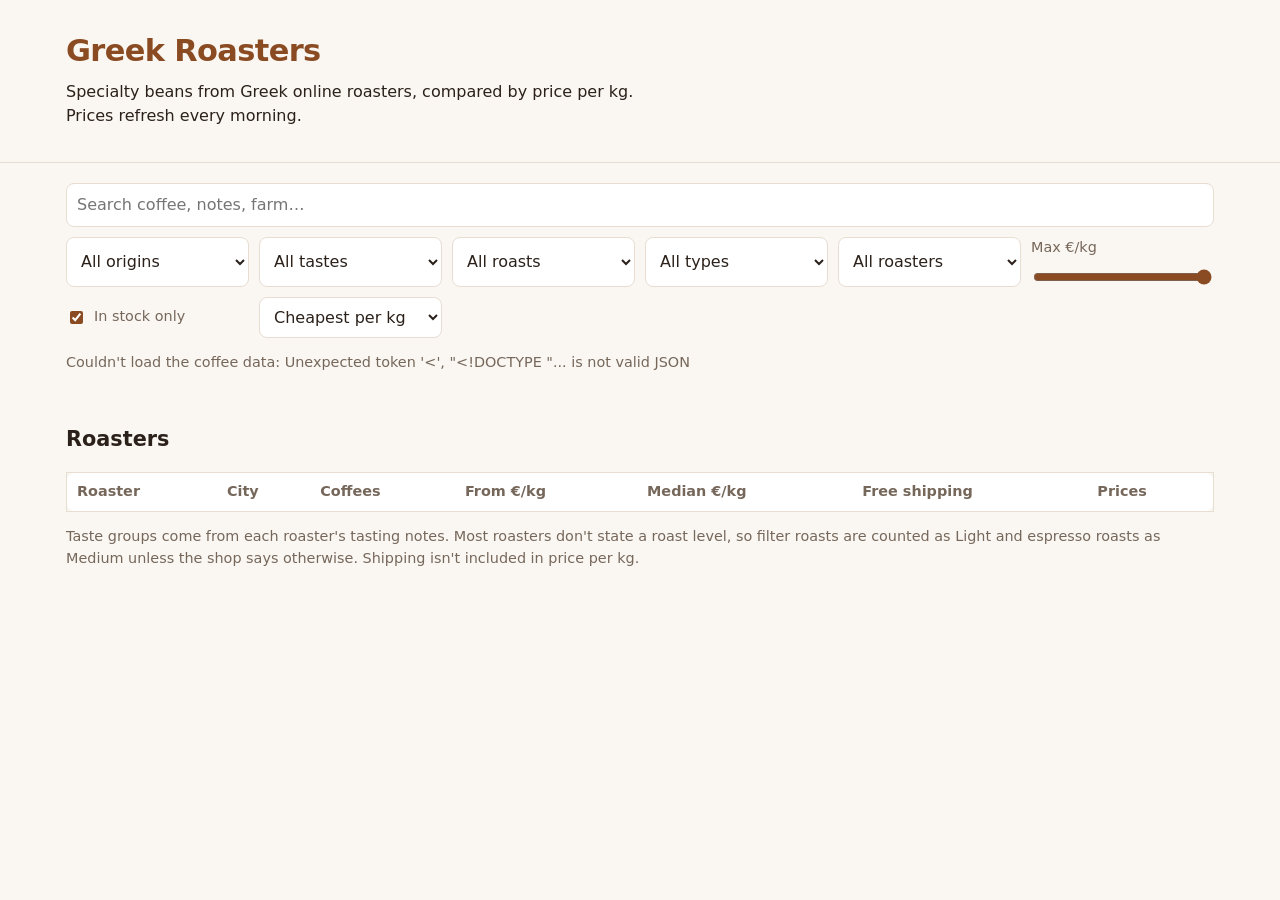
==== site/index.html @ 6271bae0 "Add daily price scraper, GitHub Pages site and starting data Scrapes Greek specialty roasters (Shopi" ====
<!doctype html>
<html lang="en">
<head>
  <meta charset="utf-8">
  <meta name="viewport" content="width=device-width, initial-scale=1">
  <title>Greek Roasters</title>
  <meta name="description" content="Specialty coffee beans from Greek roasters, compared by price per kg and updated daily.">
  <link rel="stylesheet" href="style.css">
</head>
<body>
  <header class="top">
    <div class="wrap">
      <h1>Greek Roasters</h1>
      <p class="lede">Specialty beans from Greek online roasters, compared by price per kg. Prices refresh every morning.</p>
      <p class="meta" id="updated"></p>
    </div>
  </header>

  <main class="wrap">
    <section class="filters" aria-label="Filters">
      <input id="q" type="search" placeholder="Search coffee, notes, farm…" aria-label="Search">
      <select id="origin" aria-label="Origin"><option value="">All origins</option></select>
      <select id="taste" aria-label="Taste"><option value="">All tastes</option></select>
      <select id="roast" aria-label="Roast"><option value="">All roasts</option></select>
      <select id="type" aria-label="Type"><option value="">All types</option></select>
      <select id="roaster" aria-label="Roaster"><option value="">All roasters</option></select>
      <label class="range">Max €/kg <output id="maxOut"></output>
        <input id="max" type="range" min="20" max="200" step="5" value="200">
      </label>
      <label class="check"><input id="stock" type="checkbox" checked> In stock only</label>
      <select id="sort" aria-label="Sort">
        <option value="perkg">Cheapest per kg</option>
        <option value="bag">Cheapest bag</option>
        <option value="drop">Biggest price drop</option>
        <option value="new">Newest first</option>
        <option value="name">Name A–Z</option>
      </select>
    </section>

    <p class="count" id="count" aria-live="polite"></p>
    <section id="list" class="grid"></section>

    <section class="roasters">
      <h2>Roasters</h2>
      <div class="table-scroll">
        <table>
          <thead><tr><th>Roaster</th><th>City</th><th>Coffees</th><th>From €/kg</th><th>Median €/kg</th><th>Free shipping</th><th>Prices</th></tr></thead>
          <tbody id="roasterRows"></tbody>
        </table>
      </div>
      <p class="fine">Taste groups come from each roaster's tasting notes. Most roasters don't state a roast level, so filter roasts are counted as Light and espresso roasts as Medium unless the shop says otherwise. Shipping isn't included in price per kg.</p>
    </section>
  </main>

  <template id="card">
    <article class="card">
      <div class="head">
        <div>
          <h3><a target="_blank" rel="noopener"></a></h3>
          <p class="sub"></p>
        </div>
        <div class="kg"><strong></strong><span>per kg</span></div>
      </div>
      <p class="chips"></p>
      <p class="notes"></p>
      <ul class="opts"></ul>
    </article>
  </template>

  <script src="app.js"></script>
</body>
</html>
---- site/style.css ----
:root {
  --bg: #faf7f2;
  --surface: #ffffff;
  --ink: #2b211a;
  --muted: #76675b;
  --line: #e7ddd2;
  --accent: #8a4b22;
  --chip: #f2e9df;
  --fruity: #b23a48;
  --choc: #6b4226;
  --balanced: #4b6b4a;
  --good: #2f7d4f;
  --bad: #b23a48;
}
@media (prefers-color-scheme: dark) {
  :root {
    --bg: #17120e;
    --surface: #211a15;
    --ink: #f1e8df;
    --muted: #b3a291;
    --line: #3a2f27;
    --accent: #e0a172;
    --chip: #2e241d;
    --fruity: #f08b98;
    --choc: #d9a77f;
    --balanced: #9cc79a;
    --good: #7fd19f;
    --bad: #f08b98;
  }
}
* { box-sizing: border-box; }
body { margin: 0; background: var(--bg); color: var(--ink); font: 16px/1.5 system-ui, -apple-system, "Segoe UI", sans-serif; }
.wrap { max-width: 1180px; margin: 0 auto; padding: 0 16px; }
.top { border-bottom: 1px solid var(--line); padding: 28px 0 20px; }
h1 { margin: 0; font-size: 1.9rem; letter-spacing: -0.02em; color: var(--accent); }
.lede { margin: 6px 0 2px; max-width: 60ch; }
.meta, .count, .fine { color: var(--muted); font-size: 0.9rem; }

.filters { display: grid; grid-template-columns: repeat(auto-fit, minmax(170px, 1fr)); gap: 10px; margin: 20px 0 8px; }
.filters input[type=search], .filters select { width: 100%; padding: 9px 10px; border: 1px solid var(--line); border-radius: 8px; background: var(--surface); color: var(--ink); font: inherit; }
.filters #q { grid-column: 1 / -1; }
.range, .check { display: flex; align-items: center; gap: 8px; font-size: 0.9rem; color: var(--muted); }
.range { flex-wrap: wrap; }
.range input { flex: 1; min-width: 120px; accent-color: var(--accent); }
.check input { accent-color: var(--accent); }

.grid { display: grid; grid-template-columns: repeat(auto-fill, minmax(300px, 1fr)); gap: 14px; }
.card { background: var(--surface); border: 1px solid var(--line); border-radius: 12px; padding: 14px 16px; display: flex; flex-direction: column; gap: 8px; }
.card.out { opacity: 0.6; }
.head { display: flex; justify-content: space-between; gap: 12px; }
.card h3 { margin: 0; font-size: 1.02rem; line-height: 1.3; }
.card h3 a { color: inherit; text-decoration: none; }
.card h3 a:hover { text-decoration: underline; }
.sub { margin: 2px 0 0; color: var(--muted); font-size: 0.88rem; }
.kg { text-align: right; white-space: nowrap; }
.kg strong { display: block; font-size: 1.25rem; color: var(--accent); }
.kg span { font-size: 0.75rem; color: var(--muted); }
.chips { margin: 0; display: flex; flex-wrap: wrap; gap: 6px; }
.chip { background: var(--chip); border-radius: 999px; padding: 2px 9px; font-size: 0.78rem; }
.chip.fruity { color: var(--fruity); }
.chip.choc { color: var(--choc); }
.chip.balanced { color: var(--balanced); }
.chip.drop { color: var(--good); font-weight: 600; }
.chip.rise { color: var(--bad); font-weight: 600; }
.notes { margin: 0; font-size: 0.9rem; }
.opts { list-style: none; margin: auto 0 0; padding: 8px 0 0; border-top: 1px dashed var(--line); display: flex; flex-wrap: wrap; gap: 4px 14px; font-size: 0.85rem; color: var(--muted); }
.opts b { color: var(--ink); font-weight: 600; }

.roasters { margin: 36px 0 48px; }
.roasters h2 { font-size: 1.3rem; }
.table-scroll { overflow-x: auto; }
table { width: 100%; border-collapse: collapse; font-size: 0.9rem; background: var(--surface); border: 1px solid var(--line); border-radius: 12px; }
th, td { text-align: left; padding: 8px 10px; border-bottom: 1px solid var(--line); white-space: nowrap; }
th { color: var(--muted); font-weight: 600; }
td a { color: var(--accent); }
.stale { color: var(--bad); }
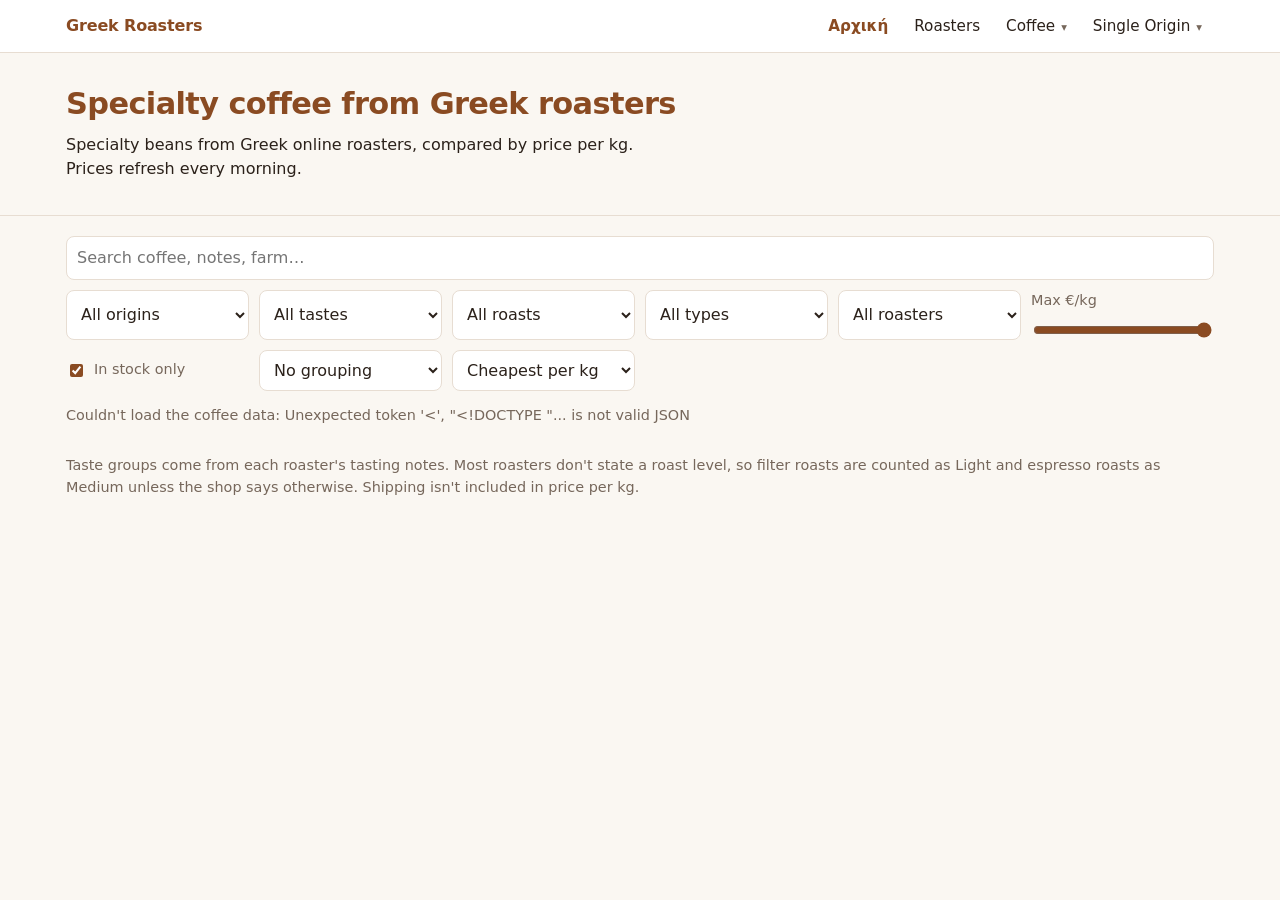
==== commit 0393e21e: "Add menu, Roasters page and grouping by origin or flavour profile - Menu on every page: Αρχική, Roas" ====
--- a/site/index.html
+++ b/site/index.html
@@ -8,9 +8,29 @@
   <link rel="stylesheet" href="style.css">
 </head>
 <body>
+  <nav class="nav" aria-label="Main">
+    <div class="wrap nav-row">
+      <a class="brand" href="index.html">Greek Roasters</a>
+      <ul class="menu">
+        <li><a href="index.html" data-nav="home">Αρχική</a></li>
+        <li><a href="roasters.html" data-nav="roasters">Roasters</a></li>
+        <li><details class="drop"><summary data-nav="coffee">Coffee</summary>
+          <ul>
+            <li><a href="index.html?type=Blend">Blends</a></li>
+            <li><a href="index.html?type=Single+origin">Single Origin</a></li>
+            <li><a href="index.html?type=Decaf">Decaf</a></li>
+          </ul></details></li>
+        <li><details class="drop"><summary data-nav="single">Single Origin</summary>
+          <ul>
+            <li><a href="index.html?type=Single+origin&amp;group=origin">Sort per origin</a></li>
+            <li><a href="index.html?type=Single+origin&amp;group=taste">Sort per flavour profile</a></li>
+          </ul></details></li>
+      </ul>
+    </div>
+  </nav>
   <header class="top">
     <div class="wrap">
-      <h1>Greek Roasters</h1>
+      <h1 id="pageTitle">Specialty coffee from Greek roasters</h1>
       <p class="lede">Specialty beans from Greek online roasters, compared by price per kg. Prices refresh every morning.</p>
       <p class="meta" id="updated"></p>
     </div>
@@ -28,6 +48,11 @@
         <input id="max" type="range" min="20" max="200" step="5" value="200">
       </label>
       <label class="check"><input id="stock" type="checkbox" checked> In stock only</label>
+      <select id="group" aria-label="Group">
+        <option value="">No grouping</option>
+        <option value="origin">Group by origin</option>
+        <option value="taste">Group by flavour profile</option>
+      </select>
       <select id="sort" aria-label="Sort">
         <option value="perkg">Cheapest per kg</option>
         <option value="bag">Cheapest bag</option>
@@ -40,20 +65,12 @@
     <p class="count" id="count" aria-live="polite"></p>
     <section id="list" class="grid"></section>
 
-    <section class="roasters">
-      <h2>Roasters</h2>
-      <div class="table-scroll">
-        <table>
-          <thead><tr><th>Roaster</th><th>City</th><th>Coffees</th><th>From €/kg</th><th>Median €/kg</th><th>Free shipping</th><th>Prices</th></tr></thead>
-          <tbody id="roasterRows"></tbody>
-        </table>
-      </div>
-      <p class="fine">Taste groups come from each roaster's tasting notes. Most roasters don't state a roast level, so filter roasts are counted as Light and espresso roasts as Medium unless the shop says otherwise. Shipping isn't included in price per kg.</p>
-    </section>
+    <p class="fine">Taste groups come from each roaster's tasting notes. Most roasters don't state a roast level, so filter roasts are counted as Light and espresso roasts as Medium unless the shop says otherwise. Shipping isn't included in price per kg.</p>
   </main>
 
   <template id="card">
     <article class="card">
+      <a class="pic" target="_blank" rel="noopener" tabindex="-1" aria-hidden="true"><img alt="" loading="lazy" decoding="async" referrerpolicy="no-referrer"></a>
       <div class="head">
         <div>
           <h3><a target="_blank" rel="noopener"></a></h3>
@@ -67,6 +84,7 @@
     </article>
   </template>
 
+  <script src="nav.js"></script>
   <script src="app.js"></script>
 </body>
 </html>
--- a/site/style.css
+++ b/site/style.css
@@ -47,6 +47,8 @@
 .grid { display: grid; grid-template-columns: repeat(auto-fill, minmax(300px, 1fr)); gap: 14px; }
 .card { background: var(--surface); border: 1px solid var(--line); border-radius: 12px; padding: 14px 16px; display: flex; flex-direction: column; gap: 8px; }
 .card.out { opacity: 0.6; }
+.pic { display: block; margin: -14px -16px 2px; border-radius: 12px 12px 0 0; overflow: hidden; background: #fff; border-bottom: 1px solid var(--line); }
+.pic img { display: block; width: 100%; height: 180px; object-fit: contain; }
 .head { display: flex; justify-content: space-between; gap: 12px; }
 .card h3 { margin: 0; font-size: 1.02rem; line-height: 1.3; }
 .card h3 a { color: inherit; text-decoration: none; }
@@ -74,3 +76,41 @@
 th { color: var(--muted); font-weight: 600; }
 td a { color: var(--accent); }
 .stale { color: var(--bad); }
+
+.nav { background: var(--surface); border-bottom: 1px solid var(--line); position: sticky; top: 0; z-index: 10; }
+.nav-row { display: flex; align-items: center; justify-content: space-between; gap: 12px; flex-wrap: wrap; min-height: 52px; }
+.brand { font-weight: 700; color: var(--accent); text-decoration: none; letter-spacing: -0.01em; }
+.menu { list-style: none; margin: 0; padding: 0; display: flex; flex-wrap: wrap; gap: 2px; }
+.menu > li { position: relative; }
+.menu a, .menu summary { display: block; padding: 8px 12px; border-radius: 8px; color: var(--ink); text-decoration: none; cursor: pointer; font-size: 0.95rem; }
+.menu summary { list-style: none; }
+.menu summary::-webkit-details-marker { display: none; }
+.menu summary::after { content: "▾"; margin-left: 6px; font-size: 0.75em; color: var(--muted); }
+.menu a:hover, .menu summary:hover, .drop[open] > summary { background: var(--chip); }
+.menu .active { color: var(--accent); font-weight: 600; }
+.drop ul { list-style: none; margin: 4px 0 0; padding: 6px; position: absolute; right: 0; min-width: 210px; background: var(--surface); border: 1px solid var(--line); border-radius: 10px; box-shadow: 0 8px 24px rgb(0 0 0 / 0.12); }
+.drop ul a { white-space: nowrap; }
+.menu a:focus-visible, .menu summary:focus-visible { outline: 2px solid var(--accent); outline-offset: 1px; }
+
+.groups { display: flex; flex-direction: column; gap: 28px; }
+.group h2 { font-size: 1.25rem; margin: 0 0 10px; display: flex; align-items: baseline; gap: 10px; flex-wrap: wrap; }
+.group h2 small { color: var(--muted); font-weight: 400; font-size: 0.85rem; }
+
+.roaster-filters { grid-template-columns: 1fr minmax(170px, 220px); }
+.roaster-filters #rq { grid-column: auto; }
+.roaster-grid { grid-template-columns: repeat(auto-fill, minmax(260px, 1fr)); margin-bottom: 20px; }
+.facts { display: grid; grid-template-columns: auto 1fr; gap: 2px 12px; margin: 0; font-size: 0.9rem; }
+.facts dt { color: var(--muted); }
+.facts dd { margin: 0; text-align: right; }
+.status { margin: 0; font-size: 0.8rem; color: var(--muted); }
+.more { margin-top: auto; color: var(--accent); font-weight: 600; text-decoration: none; font-size: 0.9rem; }
+.more:hover { text-decoration: underline; }
+
+@media (max-width: 560px) {
+  .nav-row { padding-top: 6px; padding-bottom: 6px; }
+  .menu { width: 100%; justify-content: space-between; }
+  .menu a, .menu summary { padding: 8px 8px; font-size: 0.9rem; }
+  .drop ul { right: auto; left: 0; }
+  .menu > li:last-child .drop ul { left: auto; right: 0; }
+  .roaster-filters { grid-template-columns: 1fr; }
+}
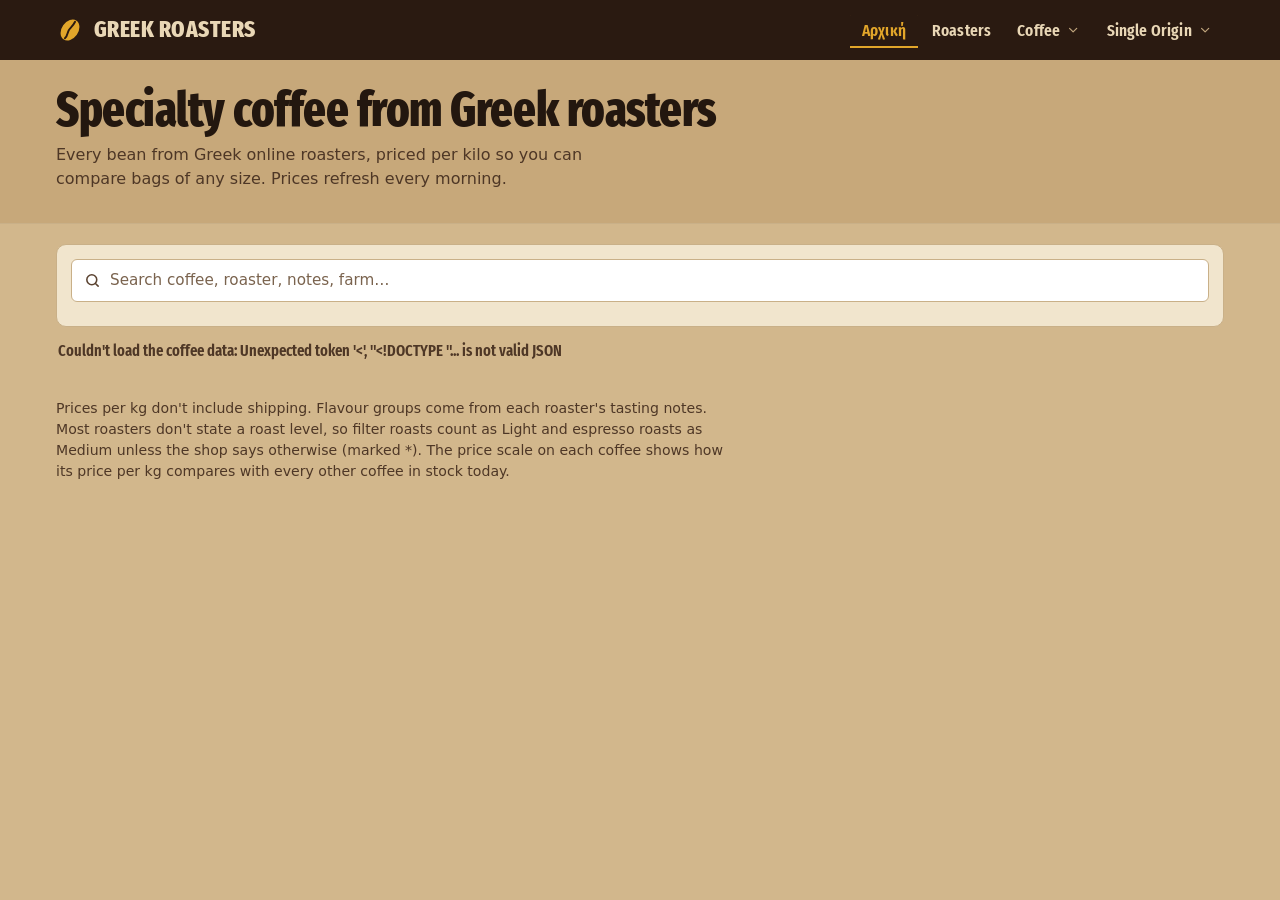
==== commit 0391e3d1: "Redesign the site as a grocer's shop in earth colours - Espresso header, kraft ground and bag-paper " ====
--- a/site/index.html
+++ b/site/index.html
@@ -5,22 +5,35 @@
   <meta name="viewport" content="width=device-width, initial-scale=1">
   <title>Greek Roasters</title>
   <meta name="description" content="Specialty coffee beans from Greek roasters, compared by price per kg and updated daily.">
+  <meta name="theme-color" content="#2a1a11">
+  <link rel="preload" href="fonts/fira-xc-extrabold.woff2" as="font" type="font/woff2" crossorigin>
   <link rel="stylesheet" href="style.css">
 </head>
 <body>
+  <svg width="0" height="0" style="position:absolute" aria-hidden="true">
+    <symbol id="i-chev" viewBox="0 0 24 24"><path d="m6 9 6 6 6-6"/></symbol>
+    <symbol id="i-down" viewBox="0 0 24 24"><path d="M12 5v14m-6-6 6 6 6-6"/></symbol>
+    <symbol id="i-up" viewBox="0 0 24 24"><path d="M12 19V5m-6 6 6-6 6 6"/></symbol>
+    <symbol id="i-arrow" viewBox="0 0 24 24"><path d="M5 12h14m-6-6 6 6-6 6"/></symbol>
+    <symbol id="i-sliders" viewBox="0 0 24 24"><path d="M4 7h10m4 0h2M4 17h4m4 0h8"/><circle cx="16" cy="7" r="2"/><circle cx="10" cy="17" r="2"/></symbol>
+    <symbol id="i-clock" viewBox="0 0 24 24"><circle cx="12" cy="12" r="8.5"/><path d="M12 7.5V12l3 2"/></symbol>
+  </svg>
   <nav class="nav" aria-label="Main">
     <div class="wrap nav-row">
-      <a class="brand" href="index.html">Greek Roasters</a>
+      <a class="brand" href="index.html">
+        <svg viewBox="0 0 32 32" aria-hidden="true"><ellipse cx="16" cy="16" rx="9.5" ry="13" transform="rotate(35 16 16)" fill="#e2a62a"/><path d="M10.2 25.4c3.4-3.2 2.6-6.2 4.4-9.2s4.8-4.6 7.2-9.6" fill="none" stroke="#2a1a11" stroke-width="2.2" stroke-linecap="round"/></svg>
+        Greek Roasters
+      </a>
       <ul class="menu">
         <li><a href="index.html" data-nav="home">Αρχική</a></li>
         <li><a href="roasters.html" data-nav="roasters">Roasters</a></li>
-        <li><details class="drop"><summary data-nav="coffee">Coffee</summary>
+        <li><details class="drop"><summary data-nav="coffee">Coffee <svg class="icon" aria-hidden="true"><use href="#i-chev"/></svg></summary>
           <ul>
             <li><a href="index.html?type=Blend">Blends</a></li>
             <li><a href="index.html?type=Single+origin">Single Origin</a></li>
             <li><a href="index.html?type=Decaf">Decaf</a></li>
           </ul></details></li>
-        <li><details class="drop"><summary data-nav="single">Single Origin</summary>
+        <li><details class="drop"><summary data-nav="single">Single Origin <svg class="icon" aria-hidden="true"><use href="#i-chev"/></svg></summary>
           <ul>
             <li><a href="index.html?type=Single+origin&amp;group=origin">Sort per origin</a></li>
             <li><a href="index.html?type=Single+origin&amp;group=taste">Sort per flavour profile</a></li>
@@ -29,55 +42,64 @@
     </div>
   </nav>
   <header class="top">
-    <div class="wrap">
-      <h1 id="pageTitle">Specialty coffee from Greek roasters</h1>
-      <p class="lede">Specialty beans from Greek online roasters, compared by price per kg. Prices refresh every morning.</p>
-      <p class="meta" id="updated"></p>
+    <div class="wrap top-row">
+      <div>
+        <h1 id="pageTitle">Specialty coffee from Greek roasters</h1>
+        <p class="lede">Every bean from Greek online roasters, priced per kilo so you can compare bags of any size. Prices refresh every morning.</p>
+        <p class="meta" id="updated"></p>
+      </div>
+      <ul class="ledger" id="ledger" aria-label="Today's market"></ul>
     </div>
   </header>
 
   <main class="wrap">
     <section class="filters" aria-label="Filters">
-      <input id="q" type="search" placeholder="Search coffee, notes, farm…" aria-label="Search">
-      <select id="origin" aria-label="Origin"><option value="">All origins</option></select>
-      <select id="taste" aria-label="Taste"><option value="">All tastes</option></select>
-      <select id="roast" aria-label="Roast"><option value="">All roasts</option></select>
-      <select id="type" aria-label="Type"><option value="">All types</option></select>
-      <select id="roaster" aria-label="Roaster"><option value="">All roasters</option></select>
-      <label class="range">Max €/kg <output id="maxOut"></output>
-        <input id="max" type="range" min="20" max="200" step="5" value="200">
-      </label>
-      <label class="check"><input id="stock" type="checkbox" checked> In stock only</label>
-      <select id="group" aria-label="Group">
+      <input id="q" type="search" placeholder="Search coffee, roaster, notes, farm…" aria-label="Search">
+      <details class="panel" id="filterPanel"><summary><svg class="icon" aria-hidden="true"><use href="#i-sliders"/></svg> Filter and sort <svg class="icon chev" aria-hidden="true"><use href="#i-chev"/></svg></summary>
+      <div class="panel-body">
+      <label class="field"><span>Origin</span><select id="origin"><option value="">All origins</option></select></label>
+      <label class="field"><span>Flavour</span><select id="taste"><option value="">All flavours</option></select></label>
+      <label class="field"><span>Roast</span><select id="roast"><option value="">All roasts</option></select></label>
+      <label class="field"><span>Type</span><select id="type"><option value="">All types</option></select></label>
+      <label class="field"><span>Roaster</span><select id="roaster"><option value="">All roasters</option></select></label>
+      <label class="field"><span>Group</span><select id="group">
         <option value="">No grouping</option>
-        <option value="origin">Group by origin</option>
-        <option value="taste">Group by flavour profile</option>
-      </select>
-      <select id="sort" aria-label="Sort">
+        <option value="origin">By origin</option>
+        <option value="taste">By flavour profile</option>
+      </select></label>
+      <label class="field"><span>Sort</span><select id="sort">
         <option value="perkg">Cheapest per kg</option>
         <option value="bag">Cheapest bag</option>
         <option value="drop">Biggest price drop</option>
         <option value="new">Newest first</option>
         <option value="name">Name A–Z</option>
-      </select>
+      </select></label>
+      <label class="range"><span>Max per kg <output id="maxOut"></output></span>
+        <input id="max" type="range" min="20" max="200" step="5" value="200">
+      </label>
+      <label class="check"><input id="stock" type="checkbox" checked> In stock only</label>
+      </div></details>
     </section>
 
+    <h2 class="sr-only">Coffees</h2>
     <p class="count" id="count" aria-live="polite"></p>
     <section id="list" class="grid"></section>
 
-    <p class="fine">Taste groups come from each roaster's tasting notes. Most roasters don't state a roast level, so filter roasts are counted as Light and espresso roasts as Medium unless the shop says otherwise. Shipping isn't included in price per kg.</p>
+    <p class="fine">Prices per kg don't include shipping. Flavour groups come from each roaster's tasting notes. Most roasters don't state a roast level, so filter roasts count as Light and espresso roasts as Medium unless the shop says otherwise (marked *). The price scale on each coffee shows how its price per kg compares with every other coffee in stock today.</p>
   </main>
 
   <template id="card">
     <article class="card">
+      <div class="tag"><strong class="num"></strong><span>per kg</span></div>
       <a class="pic" target="_blank" rel="noopener" tabindex="-1" aria-hidden="true"><img alt="" loading="lazy" decoding="async" referrerpolicy="no-referrer"></a>
       <div class="head">
-        <div>
-          <h3><a target="_blank" rel="noopener"></a></h3>
-          <p class="sub"></p>
-        </div>
-        <div class="kg"><strong></strong><span>per kg</span></div>
+        <h3><a target="_blank" rel="noopener"></a></h3>
+        <p class="sub"></p>
       </div>
+      <figure class="scale">
+        <div class="scale-track"><span class="scale-mark"></span></div>
+        <figcaption><b></b> of coffees in stock</figcaption>
+      </figure>
       <p class="chips"></p>
       <p class="notes"></p>
       <ul class="opts"></ul>
--- a/site/style.css
+++ b/site/style.css
@@ -1,116 +1,216 @@
+/* Greek Roasters: a grocer's shop where everything is sold by the kilo. */
+
+@font-face { font-family: "Fira XC"; src: url("fonts/fira-xc-semibold.woff2") format("woff2"); font-weight: 600; font-display: swap; }
+@font-face { font-family: "Fira XC"; src: url("fonts/fira-xc-bold.woff2") format("woff2"); font-weight: 700; font-display: swap; }
+@font-face { font-family: "Fira XC"; src: url("fonts/fira-xc-extrabold.woff2") format("woff2"); font-weight: 800; font-display: swap; }
+
 :root {
-  --bg: #faf7f2;
-  --surface: #ffffff;
-  --ink: #2b211a;
-  --muted: #76675b;
-  --line: #e7ddd2;
-  --accent: #8a4b22;
-  --chip: #f2e9df;
-  --fruity: #b23a48;
-  --choc: #6b4226;
-  --balanced: #4b6b4a;
-  --good: #2f7d4f;
-  --bad: #b23a48;
+  --espresso: #2a1a11;
+  --espresso-2: #3b261a;
+  --on-espresso: #e9d7b6;
+  --on-espresso-2: #bfa47c;
+  --ground: #d2b78c;
+  --band: #c7a87a;
+  --bag: #f1e5cd;
+  --bag-line: #c9b088;
+  --window: #ffffff;
+  --ink: #23170f;
+  --ink-2: #4e3726;
+  --ink-3: #5e4733;
+  --ochre: #e2a62a;
+  --ochre-deep: #b9811a;
+  --on-ochre: #1f140c;
+  --olive: #4c5a20;
+  --olive-soft: #dfe1c3;
+  --terracotta: #8f3621;
+  --terracotta-soft: #f0d2c4;
+  --cherry: #8e2433;
+  --cocoa: #5b3a24;
+  --focus: #4c5a20;
+  --shadow: 0 1px 2px rgb(42 26 17 / 0.10), 0 6px 18px -8px rgb(42 26 17 / 0.30);
+  --display: "Fira XC", "Arial Narrow", system-ui, sans-serif;
+  --body: system-ui, -apple-system, "Segoe UI", Roboto, sans-serif;
+  color-scheme: light;
 }
 @media (prefers-color-scheme: dark) {
   :root {
-    --bg: #17120e;
-    --surface: #211a15;
-    --ink: #f1e8df;
-    --muted: #b3a291;
-    --line: #3a2f27;
-    --accent: #e0a172;
-    --chip: #2e241d;
-    --fruity: #f08b98;
-    --choc: #d9a77f;
-    --balanced: #9cc79a;
-    --good: #7fd19f;
-    --bad: #f08b98;
+    --espresso: #120b07;
+    --espresso-2: #24170f;
+    --on-espresso: #ecdcc0;
+    --on-espresso-2: #b59b74;
+    --ground: #1d140e;
+    --band: #2b1d13;
+    --bag: #2a1d14;
+    --bag-line: #4a3524;
+    --window: #f4ece0;
+    --ink: #f1e4cc;
+    --ink-2: #cdb593;
+    --ink-3: #b59c7a;
+    --ochre: #e2a62a;
+    --ochre-deep: #f0bd52;
+    --on-ochre: #1f140c;
+    --olive: #b4c26b;
+    --olive-soft: #333619;
+    --terracotta: #ec8a6c;
+    --terracotta-soft: #44221a;
+    --cherry: #f08a99;
+    --cocoa: #d9ab83;
+    --focus: #e2a62a;
+    --shadow: 0 1px 2px rgb(0 0 0 / 0.4), 0 8px 20px -10px rgb(0 0 0 / 0.7);
+    color-scheme: dark;
   }
 }
+
 * { box-sizing: border-box; }
-body { margin: 0; background: var(--bg); color: var(--ink); font: 16px/1.5 system-ui, -apple-system, "Segoe UI", sans-serif; }
-.wrap { max-width: 1180px; margin: 0 auto; padding: 0 16px; }
-.top { border-bottom: 1px solid var(--line); padding: 28px 0 20px; }
-h1 { margin: 0; font-size: 1.9rem; letter-spacing: -0.02em; color: var(--accent); }
-.lede { margin: 6px 0 2px; max-width: 60ch; }
-.meta, .count, .fine { color: var(--muted); font-size: 0.9rem; }
-
-.filters { display: grid; grid-template-columns: repeat(auto-fit, minmax(170px, 1fr)); gap: 10px; margin: 20px 0 8px; }
-.filters input[type=search], .filters select { width: 100%; padding: 9px 10px; border: 1px solid var(--line); border-radius: 8px; background: var(--surface); color: var(--ink); font: inherit; }
-.filters #q { grid-column: 1 / -1; }
-.range, .check { display: flex; align-items: center; gap: 8px; font-size: 0.9rem; color: var(--muted); }
-.range { flex-wrap: wrap; }
-.range input { flex: 1; min-width: 120px; accent-color: var(--accent); }
-.check input { accent-color: var(--accent); }
-
-.grid { display: grid; grid-template-columns: repeat(auto-fill, minmax(300px, 1fr)); gap: 14px; }
-.card { background: var(--surface); border: 1px solid var(--line); border-radius: 12px; padding: 14px 16px; display: flex; flex-direction: column; gap: 8px; }
-.card.out { opacity: 0.6; }
-.pic { display: block; margin: -14px -16px 2px; border-radius: 12px 12px 0 0; overflow: hidden; background: #fff; border-bottom: 1px solid var(--line); }
-.pic img { display: block; width: 100%; height: 180px; object-fit: contain; }
-.head { display: flex; justify-content: space-between; gap: 12px; }
-.card h3 { margin: 0; font-size: 1.02rem; line-height: 1.3; }
-.card h3 a { color: inherit; text-decoration: none; }
-.card h3 a:hover { text-decoration: underline; }
-.sub { margin: 2px 0 0; color: var(--muted); font-size: 0.88rem; }
-.kg { text-align: right; white-space: nowrap; }
-.kg strong { display: block; font-size: 1.25rem; color: var(--accent); }
-.kg span { font-size: 0.75rem; color: var(--muted); }
-.chips { margin: 0; display: flex; flex-wrap: wrap; gap: 6px; }
-.chip { background: var(--chip); border-radius: 999px; padding: 2px 9px; font-size: 0.78rem; }
-.chip.fruity { color: var(--fruity); }
-.chip.choc { color: var(--choc); }
-.chip.balanced { color: var(--balanced); }
-.chip.drop { color: var(--good); font-weight: 600; }
-.chip.rise { color: var(--bad); font-weight: 600; }
-.notes { margin: 0; font-size: 0.9rem; }
-.opts { list-style: none; margin: auto 0 0; padding: 8px 0 0; border-top: 1px dashed var(--line); display: flex; flex-wrap: wrap; gap: 4px 14px; font-size: 0.85rem; color: var(--muted); }
-.opts b { color: var(--ink); font-weight: 600; }
-
-.roasters { margin: 36px 0 48px; }
-.roasters h2 { font-size: 1.3rem; }
-.table-scroll { overflow-x: auto; }
-table { width: 100%; border-collapse: collapse; font-size: 0.9rem; background: var(--surface); border: 1px solid var(--line); border-radius: 12px; }
-th, td { text-align: left; padding: 8px 10px; border-bottom: 1px solid var(--line); white-space: nowrap; }
-th { color: var(--muted); font-weight: 600; }
-td a { color: var(--accent); }
-.stale { color: var(--bad); }
-
-.nav { background: var(--surface); border-bottom: 1px solid var(--line); position: sticky; top: 0; z-index: 10; }
-.nav-row { display: flex; align-items: center; justify-content: space-between; gap: 12px; flex-wrap: wrap; min-height: 52px; }
-.brand { font-weight: 700; color: var(--accent); text-decoration: none; letter-spacing: -0.01em; }
+html { -webkit-text-size-adjust: 100%; }
+body { margin: 0; background: var(--ground); color: var(--ink); font: 16px/1.5 var(--body); caret-color: var(--olive); }
+html { scrollbar-color: var(--ink-3) var(--ground); }
+::selection { background: var(--ochre); color: var(--on-ochre); }
+a { color: inherit; text-underline-offset: 3px; text-decoration-thickness: 1px; }
+:focus-visible { outline: 2px solid var(--focus); outline-offset: 2px; border-radius: 4px; }
+.wrap { max-width: 1200px; margin: 0 auto; padding: 0 16px; }
+.icon { width: 1em; height: 1em; flex: none; vertical-align: -0.125em; fill: none; stroke: currentColor; stroke-width: 2; stroke-linecap: round; stroke-linejoin: round; }
+.num { font-variant-numeric: tabular-nums; }
+.sr-only { position: absolute; width: 1px; height: 1px; padding: 0; margin: -1px; overflow: hidden; clip: rect(0 0 0 0); white-space: nowrap; border: 0; }
+
+/* Shop front: espresso rail */
+.nav { background: var(--espresso); color: var(--on-espresso); position: sticky; top: 0; z-index: 10; }
+.nav-row { display: flex; align-items: center; justify-content: space-between; gap: 12px 20px; flex-wrap: wrap; min-height: 60px; }
+.brand { display: inline-flex; align-items: center; gap: 10px; text-decoration: none; font: 800 1.45rem/1 var(--display); text-transform: uppercase; letter-spacing: 0.02em; color: var(--on-espresso); }
+.brand svg { width: 28px; height: 28px; }
 .menu { list-style: none; margin: 0; padding: 0; display: flex; flex-wrap: wrap; gap: 2px; }
 .menu > li { position: relative; }
-.menu a, .menu summary { display: block; padding: 8px 12px; border-radius: 8px; color: var(--ink); text-decoration: none; cursor: pointer; font-size: 0.95rem; }
+.menu a, .menu summary { display: flex; align-items: center; gap: 6px; padding: 8px 12px; border-radius: 6px; color: var(--on-espresso); text-decoration: none; cursor: pointer; font: 600 1.05rem/1.2 var(--display); letter-spacing: 0.01em; }
 .menu summary { list-style: none; }
 .menu summary::-webkit-details-marker { display: none; }
-.menu summary::after { content: "▾"; margin-left: 6px; font-size: 0.75em; color: var(--muted); }
-.menu a:hover, .menu summary:hover, .drop[open] > summary { background: var(--chip); }
-.menu .active { color: var(--accent); font-weight: 600; }
-.drop ul { list-style: none; margin: 4px 0 0; padding: 6px; position: absolute; right: 0; min-width: 210px; background: var(--surface); border: 1px solid var(--line); border-radius: 10px; box-shadow: 0 8px 24px rgb(0 0 0 / 0.12); }
-.drop ul a { white-space: nowrap; }
-.menu a:focus-visible, .menu summary:focus-visible { outline: 2px solid var(--accent); outline-offset: 1px; }
-
-.groups { display: flex; flex-direction: column; gap: 28px; }
-.group h2 { font-size: 1.25rem; margin: 0 0 10px; display: flex; align-items: baseline; gap: 10px; flex-wrap: wrap; }
-.group h2 small { color: var(--muted); font-weight: 400; font-size: 0.85rem; }
-
-.roaster-filters { grid-template-columns: 1fr minmax(170px, 220px); }
+.menu summary .icon { width: 0.85em; height: 0.85em; color: var(--on-espresso-2); transition: transform 0.2s cubic-bezier(0.16, 1, 0.3, 1); }
+.drop[open] > summary .icon { transform: rotate(180deg); }
+.menu a:hover, .menu summary:hover, .drop[open] > summary { background: var(--espresso-2); }
+.menu .active { color: var(--ochre); box-shadow: inset 0 -2px 0 var(--ochre); border-radius: 6px 6px 0 0; }
+.drop ul { list-style: none; margin: 6px 0 0; padding: 6px; position: absolute; right: 0; min-width: 220px; background: var(--bag); border: 1px solid var(--bag-line); border-radius: 8px; box-shadow: var(--shadow); }
+.drop ul a { color: var(--ink); font: 600 1rem/1.2 var(--body); white-space: nowrap; padding: 10px 12px; }
+.drop ul a:hover { background: var(--ground); }
+.menu :focus-visible { outline-color: var(--ochre); }
+
+/* Counter band */
+.top { background: var(--band); border-bottom: 1px solid var(--bag-line); padding: 26px 0 22px; }
+.top-row { display: flex; flex-wrap: wrap; align-items: flex-end; justify-content: space-between; gap: 14px 32px; }
+h1 { margin: 0; font: 800 clamp(1.9rem, 1.3rem + 2.4vw, 3rem)/1.02 var(--display); letter-spacing: -0.01em; text-wrap: balance; color: var(--ink); }
+.lede { margin: 8px 0 0; max-width: 58ch; color: var(--ink-2); }
+.ledger { display: flex; flex-wrap: wrap; gap: 6px 22px; margin: 0; padding: 0; list-style: none; font: 600 1rem/1.2 var(--display); color: var(--ink-2); }
+.ledger b { display: block; font-size: 1.6rem; font-weight: 800; color: var(--ink); font-variant-numeric: tabular-nums; }
+.meta { margin: 10px 0 0; font-size: 0.88rem; color: var(--ink-2); display: flex; align-items: center; gap: 6px; }
+.meta .icon { color: var(--olive); }
+
+/* Filters: the counter */
+.filters { display: grid; grid-template-columns: repeat(auto-fit, minmax(160px, 1fr)); gap: 10px; margin: 20px 0 6px; padding: 14px; background: var(--bag); border: 1px solid var(--bag-line); border-radius: 10px; }
+.filters #q { grid-column: 1 / -1; }
+.panel { grid-column: 1 / -1; }
+.panel > summary { display: none; }
+.panel-body { display: grid; grid-template-columns: repeat(auto-fit, minmax(160px, 1fr)); gap: 10px; }
+.field { display: flex; flex-direction: column; gap: 4px; min-width: 0; }
+.field > span { font: 600 0.82rem/1 var(--display); letter-spacing: 0.04em; text-transform: uppercase; color: var(--ink-3); }
+.filters input[type=search], .filters select { width: 100%; min-height: 42px; padding: 9px 12px; border: 1px solid var(--bag-line); border-radius: 6px; background-color: var(--window); color: #23170f; font: inherit; font-size: 0.95rem; }
+.filters select { appearance: none; padding-right: 34px; background-image: url("data:image/svg+xml,%3Csvg xmlns='http://www.w3.org/2000/svg' viewBox='0 0 24 24' fill='none' stroke='%235b4331' stroke-width='2.2' stroke-linecap='round' stroke-linejoin='round'%3E%3Cpath d='m6 9 6 6 6-6'/%3E%3C/svg%3E"); background-repeat: no-repeat; background-position: right 10px center; background-size: 16px; }
+.filters input[type=search] { padding-left: 38px; background-image: url("data:image/svg+xml,%3Csvg xmlns='http://www.w3.org/2000/svg' viewBox='0 0 24 24' fill='none' stroke='%235b4331' stroke-width='2.2' stroke-linecap='round'%3E%3Ccircle cx='11' cy='11' r='7'/%3E%3Cpath d='m20 20-3.5-3.5'/%3E%3C/svg%3E"); background-repeat: no-repeat; background-position: 12px center; background-size: 17px; }
+.filters input::placeholder { color: #7a634e; }
+.filters input:focus-visible, .filters select:focus-visible { outline: 2px solid var(--focus); outline-offset: 1px; }
+.range { display: flex; flex-direction: column; gap: 4px; }
+.range > span { display: flex; justify-content: space-between; font: 600 0.82rem/1 var(--display); letter-spacing: 0.04em; text-transform: uppercase; color: var(--ink-3); }
+.range output { color: var(--ink); text-transform: none; letter-spacing: 0; font-size: 0.95rem; }
+.range input { width: 100%; margin: 10px 0 6px; accent-color: var(--olive); }
+.check { display: flex; align-items: center; gap: 10px; font-size: 0.95rem; color: var(--ink); align-self: end; min-height: 42px; }
+.check input { width: 20px; height: 20px; accent-color: var(--olive); }
+
+.count { margin: 14px 2px 10px; font: 600 1rem/1.2 var(--display); color: var(--ink-2); }
+.fine { color: var(--ink-2); font-size: 0.88rem; max-width: 75ch; margin: 28px 0 40px; }
+
+/* Bags */
+.grid { display: grid; grid-template-columns: repeat(auto-fill, minmax(272px, 1fr)); gap: 16px; }
+.card { position: relative; background: var(--bag); border: 1px solid var(--bag-line); border-radius: 10px; padding: 14px; display: flex; flex-direction: column; gap: 10px; box-shadow: var(--shadow); }
+.card.out { opacity: 0.62; }
+.pic { display: block; margin: 0; border-radius: 6px; overflow: hidden; background: var(--bag); aspect-ratio: 4 / 3; }
+.pic img { display: block; width: 100%; height: 100%; object-fit: contain; mix-blend-mode: multiply; }
+@media (prefers-color-scheme: dark) { .pic { background: var(--window); } .pic img { mix-blend-mode: normal; } }
+.card h3 { margin: 0; font: 700 1.28rem/1.12 var(--display); letter-spacing: 0.005em; text-wrap: balance; }
+.card h3 a { text-decoration: none; }
+.card h3 a:hover { text-decoration: underline; }
+.sub { margin: 3px 0 0; color: var(--ink-2); font-size: 0.88rem; }
+
+/* The kilo tag: hangs off the bag */
+.tag { position: absolute; top: 10px; right: -6px; z-index: 1; background: var(--ochre); color: var(--on-ochre); padding: 6px 12px 7px 22px; border-radius: 4px 6px 6px 4px; clip-path: polygon(10px 0, 100% 0, 100% 100%, 10px 100%, 0 50%); filter: drop-shadow(0 3px 4px rgb(42 26 17 / 0.35)); text-align: right; line-height: 1; }
+.tag::before { content: ""; position: absolute; left: 10px; top: 50%; width: 7px; height: 7px; margin-top: -3.5px; border-radius: 50%; background: var(--bag); box-shadow: inset 0 1px 1px rgb(0 0 0 / 0.35); }
+.tag strong { display: block; font: 800 1.7rem/1 var(--display); font-variant-numeric: tabular-nums; letter-spacing: -0.01em; }
+.tag span { display: block; font: 700 0.72rem/1 var(--display); text-transform: uppercase; letter-spacing: 0.08em; margin-top: 2px; }
+.head > .tag { position: relative; top: auto; right: auto; float: right; margin: -4px -20px 6px 10px; }
+.head h3 a { overflow-wrap: anywhere; }
+
+/* Signature: where this kilo price sits on the market scale */
+.scale { margin: 0; display: grid; gap: 5px; }
+.scale { padding-top: 14px; }
+.scale-track { position: relative; height: 13px; background:
+  repeating-linear-gradient(90deg, var(--ink-3) 0 1px, transparent 1px 10%) 0 100% / calc(100% + 1px) 6px no-repeat,
+  linear-gradient(90deg, var(--olive) 0%, var(--ochre) 50%, var(--terracotta) 100%) 0 0 / 100% 6px no-repeat; }
+.scale-track::after { content: ""; position: absolute; right: 0; bottom: 0; width: 1px; height: 6px; background: var(--ink-3); }
+/* The marker is a small kilo tag hung on the scale, in the tag's own notched shape. */
+.scale-mark { position: absolute; bottom: 4px; left: var(--pos, 50%); width: 14px; height: 18px; margin-left: -7px; filter: drop-shadow(1px 0 0 var(--ink)) drop-shadow(-1px 0 0 var(--ink)) drop-shadow(0 1px 0 var(--ink)) drop-shadow(0 -1px 0 var(--ink)); }
+.scale-mark::after { content: ""; position: absolute; inset: 0; background: radial-gradient(circle at 50% 6px, var(--on-ochre) 0 2px, var(--ochre) 2.5px); clip-path: polygon(0 0, 100% 0, 100% 62%, 50% 100%, 0 62%); }
+.scale figcaption { font-size: 0.82rem; color: var(--ink-2); }
+.scale figcaption b { color: var(--ink); font-weight: 600; }
+
+.chips { margin: 0; display: flex; flex-wrap: wrap; gap: 6px; }
+.chip { display: inline-flex; align-items: center; gap: 5px; border: 1px solid var(--bag-line); border-radius: 4px; padding: 2px 8px; font-size: 0.8rem; color: var(--ink); background: var(--ground); }
+.chip .dot { width: 8px; height: 8px; border-radius: 50%; background: currentColor; }
+.chip.fruity .dot { color: var(--cherry); }
+.chip.choc .dot { color: var(--cocoa); }
+.chip.balanced .dot { color: var(--olive); }
+.chip.drop { background: var(--olive-soft); border-color: transparent; color: var(--olive); font-weight: 600; }
+.chip.rise { background: var(--terracotta-soft); border-color: transparent; color: var(--terracotta); font-weight: 600; }
+.chip.sold { background: var(--ink); color: var(--bag); border-color: transparent; font-weight: 600; }
+.notes { margin: 0; font-size: 0.9rem; color: var(--ink-2); }
+.opts { list-style: none; margin: auto 0 0; padding: 10px 0 0; border-top: 1px dashed var(--bag-line); display: flex; flex-wrap: wrap; gap: 4px 16px; font-size: 0.88rem; color: var(--ink-2); font-variant-numeric: tabular-nums; }
+.opts b { color: var(--ink); font: 700 0.95rem/1 var(--display); margin-right: 3px; }
+
+/* Grouped view */
+.groups { display: flex; flex-direction: column; gap: 34px; }
+.group h2 { font: 800 1.7rem/1.1 var(--display); margin: 0 0 12px; display: flex; align-items: baseline; gap: 12px; flex-wrap: wrap; padding-bottom: 8px; border-bottom: 2px solid var(--ink); }
+.group h2 small { color: var(--ink-2); font: 600 1rem/1 var(--display); }
+
+.empty { grid-column: 1 / -1; padding: 40px 16px; text-align: center; color: var(--ink-2); background: var(--bag); border: 1px dashed var(--bag-line); border-radius: 10px; }
+.empty button { margin-top: 10px; font: 700 1rem/1 var(--display); padding: 10px 16px; border-radius: 6px; border: 0; background: var(--olive); color: var(--bag); cursor: pointer; }
+
+/* Roasters page */
+.roaster-filters { grid-template-columns: 1fr minmax(170px, 240px); align-items: end; }
 .roaster-filters #rq { grid-column: auto; }
-.roaster-grid { grid-template-columns: repeat(auto-fill, minmax(260px, 1fr)); margin-bottom: 20px; }
-.facts { display: grid; grid-template-columns: auto 1fr; gap: 2px 12px; margin: 0; font-size: 0.9rem; }
-.facts dt { color: var(--muted); }
-.facts dd { margin: 0; text-align: right; }
-.status { margin: 0; font-size: 0.8rem; color: var(--muted); }
-.more { margin-top: auto; color: var(--accent); font-weight: 600; text-decoration: none; font-size: 0.9rem; }
+.roaster-grid { grid-template-columns: repeat(auto-fill, minmax(260px, 1fr)); }
+.roaster .head { min-height: 60px; }
+.facts { display: grid; grid-template-columns: auto 1fr; gap: 4px 12px; margin: 0; font-size: 0.9rem; padding-top: 10px; border-top: 1px dashed var(--bag-line); }
+.facts dt { color: var(--ink-2); }
+.facts dd { margin: 0; text-align: right; font-variant-numeric: tabular-nums; }
+.status { margin: 0; font-size: 0.82rem; color: var(--ink-2); display: flex; align-items: center; gap: 6px; }
+.status .icon { color: var(--olive); }
+.status.stale { color: var(--terracotta); }
+.status.stale .icon { color: var(--terracotta); }
+.more { margin-top: auto; display: inline-flex; align-items: center; gap: 6px; align-self: flex-start; color: var(--olive); font: 700 1.02rem/1 var(--display); text-decoration: none; padding: 6px 0; }
 .more:hover { text-decoration: underline; }
 
 @media (max-width: 560px) {
-  .nav-row { padding-top: 6px; padding-bottom: 6px; }
-  .menu { width: 100%; justify-content: space-between; }
-  .menu a, .menu summary { padding: 8px 8px; font-size: 0.9rem; }
+  .nav-row { padding-top: 8px; padding-bottom: 6px; }
+  .menu { width: 100%; justify-content: space-between; margin: 0 -8px; width: calc(100% + 16px); }
+  .menu a, .menu summary { padding: 8px; font-size: 1rem; }
   .drop ul { right: auto; left: 0; }
   .menu > li:last-child .drop ul { left: auto; right: 0; }
-  .roaster-filters { grid-template-columns: 1fr; }
-}
+  .filters { grid-template-columns: 1fr; padding: 12px; }
+  .panel > summary { display: flex; align-items: center; gap: 8px; min-height: 42px; padding: 0 4px; cursor: pointer; list-style: none; font: 700 1.05rem/1 var(--display); color: var(--ink); }
+  .panel > summary::-webkit-details-marker { display: none; }
+  .panel > summary .chev { margin-left: auto; transition: transform 0.2s cubic-bezier(0.16, 1, 0.3, 1); }
+  .panel[open] > summary .chev { transform: rotate(180deg); }
+  .panel-body { grid-template-columns: 1fr 1fr; padding-top: 8px; }
+  .panel-body .range, .panel-body .check { grid-column: 1 / -1; }
+  .ledger b { font-size: 1.35rem; }
+  .pic { aspect-ratio: 3 / 2; }
+}
+
+@media (prefers-reduced-motion: reduce) {
+  * { animation: none !important; transition: none !important; }
+}
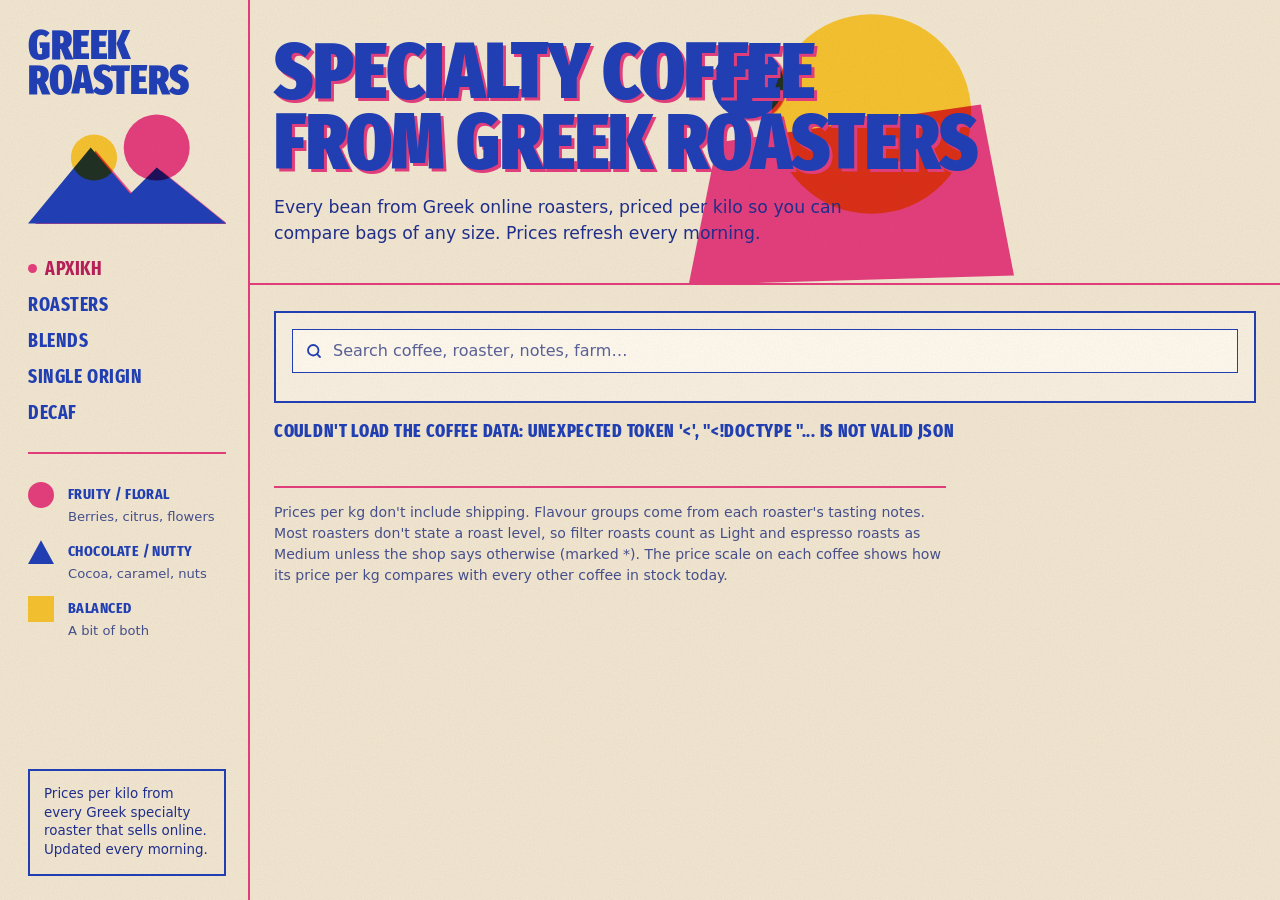
==== commit e388128a: "Restyle site as a risograph print and flatten the menu Cream paper with pink, blue and yellow inks, " ====
--- a/site/index.html
+++ b/site/index.html
@@ -5,8 +5,8 @@
   <meta name="viewport" content="width=device-width, initial-scale=1">
   <title>Greek Roasters</title>
   <meta name="description" content="Specialty coffee beans from Greek roasters, compared by price per kg and updated daily.">
-  <meta name="theme-color" content="#2a1a11">
-  <link rel="preload" href="fonts/fira-xc-extrabold.woff2" as="font" type="font/woff2" crossorigin>
+  <meta name="theme-color" content="#f2e8d3">
+  <link rel="preload" href="fonts/fira-xc-black.woff2" as="font" type="font/woff2" crossorigin>
   <link rel="stylesheet" href="style.css">
 </head>
 <body>
@@ -18,31 +18,40 @@
     <symbol id="i-sliders" viewBox="0 0 24 24"><path d="M4 7h10m4 0h2M4 17h4m4 0h8"/><circle cx="16" cy="7" r="2"/><circle cx="10" cy="17" r="2"/></symbol>
     <symbol id="i-clock" viewBox="0 0 24 24"><circle cx="12" cy="12" r="8.5"/><path d="M12 7.5V12l3 2"/></symbol>
   </svg>
-  <nav class="nav" aria-label="Main">
-    <div class="wrap nav-row">
-      <a class="brand" href="index.html">
-        <svg viewBox="0 0 32 32" aria-hidden="true"><ellipse cx="16" cy="16" rx="9.5" ry="13" transform="rotate(35 16 16)" fill="#e2a62a"/><path d="M10.2 25.4c3.4-3.2 2.6-6.2 4.4-9.2s4.8-4.6 7.2-9.6" fill="none" stroke="#2a1a11" stroke-width="2.2" stroke-linecap="round"/></svg>
-        Greek Roasters
-      </a>
+  <div class="shell">
+  <aside class="rail">
+    <a class="brand" href="index.html" aria-label="Greek Roasters, home">
+      <span class="brand-word"><span>Greek</span> <span>Roasters</span></span>
+      <svg class="brand-mark" viewBox="0 0 120 70" aria-hidden="true">
+        <circle cx="78" cy="24" r="20" fill="var(--pink)"/>
+        <circle cx="40" cy="30" r="14" fill="var(--yellow)"/>
+        <path d="M0 70 38 24 62 52 78 36 120 70Z" fill="var(--blue)"/>
+      </svg>
+    </a>
+    <nav aria-label="Main">
       <ul class="menu">
-        <li><a href="index.html" data-nav="home">Αρχική</a></li>
+        <li><a href="index.html" data-nav="home" lang="el">Αρχική</a></li>
         <li><a href="roasters.html" data-nav="roasters">Roasters</a></li>
-        <li><details class="drop"><summary data-nav="coffee">Coffee <svg class="icon" aria-hidden="true"><use href="#i-chev"/></svg></summary>
-          <ul>
-            <li><a href="index.html?type=Blend">Blends</a></li>
-            <li><a href="index.html?type=Single+origin">Single Origin</a></li>
-            <li><a href="index.html?type=Decaf">Decaf</a></li>
-          </ul></details></li>
-        <li><details class="drop"><summary data-nav="single">Single Origin <svg class="icon" aria-hidden="true"><use href="#i-chev"/></svg></summary>
-          <ul>
-            <li><a href="index.html?type=Single+origin&amp;group=origin">Sort per origin</a></li>
-            <li><a href="index.html?type=Single+origin&amp;group=taste">Sort per flavour profile</a></li>
-          </ul></details></li>
+        <li><a href="index.html?type=Blend" data-nav="Blend">Blends</a></li>
+        <li><a href="index.html?type=Single+origin" data-nav="Single origin">Single Origin</a></li>
+        <li><a href="index.html?type=Decaf" data-nav="Decaf">Decaf</a></li>
       </ul>
-    </div>
-  </nav>
+    </nav>
+    <dl class="legend" aria-label="Flavour shapes">
+      <div><dt><span class="shape fruity"></span>Fruity / floral</dt><dd>Berries, citrus, flowers</dd></div>
+      <div><dt><span class="shape choc"></span>Chocolate / nutty</dt><dd>Cocoa, caramel, nuts</dd></div>
+      <div><dt><span class="shape balanced"></span>Balanced</dt><dd>A bit of both</dd></div>
+    </dl>
+    <p class="rail-note">Prices per kilo from every Greek specialty roaster that sells online. Updated every morning.</p>
+  </aside>
+  <div class="page">
   <header class="top">
     <div class="wrap top-row">
+      <svg class="poster-shapes" viewBox="0 0 320 240" aria-hidden="true">
+        <circle cx="200" cy="96" r="84" fill="var(--yellow)"/>
+        <path d="M70 120 292 88 320 232 46 240Z" fill="var(--pink)"/>
+        <circle cx="96" cy="70" r="30" fill="var(--blue)"/>
+      </svg>
       <div>
         <h1 id="pageTitle">Specialty coffee from Greek roasters</h1>
         <p class="lede">Every bean from Greek online roasters, priced per kilo so you can compare bags of any size. Prices refresh every morning.</p>
@@ -106,6 +115,8 @@
     </article>
   </template>
 
+  </div>
+  </div>
   <script src="nav.js"></script>
   <script src="app.js"></script>
 </body>
--- a/site/style.css
+++ b/site/style.css
@@ -1,214 +1,231 @@
-/* Greek Roasters: a grocer's shop where everything is sold by the kilo. */
+/* Greek Roasters: a risograph print shop. Three inks (pink, blue, yellow) overprinted on warm paper. */
 
 @font-face { font-family: "Fira XC"; src: url("fonts/fira-xc-semibold.woff2") format("woff2"); font-weight: 600; font-display: swap; }
 @font-face { font-family: "Fira XC"; src: url("fonts/fira-xc-bold.woff2") format("woff2"); font-weight: 700; font-display: swap; }
 @font-face { font-family: "Fira XC"; src: url("fonts/fira-xc-extrabold.woff2") format("woff2"); font-weight: 800; font-display: swap; }
+@font-face { font-family: "Fira XC"; src: url("fonts/fira-xc-black.woff2") format("woff2"); font-weight: 900; font-display: swap; }
 
 :root {
-  --espresso: #2a1a11;
-  --espresso-2: #3b261a;
-  --on-espresso: #e9d7b6;
-  --on-espresso-2: #bfa47c;
-  --ground: #d2b78c;
-  --band: #c7a87a;
-  --bag: #f1e5cd;
-  --bag-line: #c9b088;
-  --window: #ffffff;
-  --ink: #23170f;
-  --ink-2: #4e3726;
-  --ink-3: #5e4733;
-  --ochre: #e2a62a;
-  --ochre-deep: #b9811a;
-  --on-ochre: #1f140c;
-  --olive: #4c5a20;
-  --olive-soft: #dfe1c3;
-  --terracotta: #8f3621;
-  --terracotta-soft: #f0d2c4;
-  --cherry: #8e2433;
-  --cocoa: #5b3a24;
-  --focus: #4c5a20;
-  --shadow: 0 1px 2px rgb(42 26 17 / 0.10), 0 6px 18px -8px rgb(42 26 17 / 0.30);
+  --paper: #f2e8d3;
+  --paper-2: #ebdfc5;
+  --sheet: #f8f1e2;
+  --pink: #e43f7e;
+  --pink-ink: #b8205a;
+  --pink-soft: #fbd6e4;
+  --blue: #2140b8;
+  --blue-soft: #d9def5;
+  --yellow: #f5c330;
+  --teal: #0f6e60;
+  --teal-soft: #d3eee6;
+  --ink: #1f2f8f;
+  --ink-2: #46508f;
+  --on-pink: #ffffff;
+  --on-yellow: #1f2f8f;
+  --rule: #e43f7e;
+  --field: #fffaf0;
+  --blend: multiply;
+  --grain-blend: multiply;
+  --grain-opacity: 0.16;
+  --type-blend: multiply;
   --display: "Fira XC", "Arial Narrow", system-ui, sans-serif;
   --body: system-ui, -apple-system, "Segoe UI", Roboto, sans-serif;
   color-scheme: light;
 }
 @media (prefers-color-scheme: dark) {
   :root {
-    --espresso: #120b07;
-    --espresso-2: #24170f;
-    --on-espresso: #ecdcc0;
-    --on-espresso-2: #b59b74;
-    --ground: #1d140e;
-    --band: #2b1d13;
-    --bag: #2a1d14;
-    --bag-line: #4a3524;
-    --window: #f4ece0;
-    --ink: #f1e4cc;
-    --ink-2: #cdb593;
-    --ink-3: #b59c7a;
-    --ochre: #e2a62a;
-    --ochre-deep: #f0bd52;
-    --on-ochre: #1f140c;
-    --olive: #b4c26b;
-    --olive-soft: #333619;
-    --terracotta: #ec8a6c;
-    --terracotta-soft: #44221a;
-    --cherry: #f08a99;
-    --cocoa: #d9ab83;
-    --focus: #e2a62a;
-    --shadow: 0 1px 2px rgb(0 0 0 / 0.4), 0 8px 20px -10px rgb(0 0 0 / 0.7);
+    --paper: #161a3a;
+    --paper-2: #1d2248;
+    --sheet: #1b2045;
+    --pink: #ff6fa5;
+    --pink-ink: #ff6fa5;
+    --pink-soft: #3e1d3d;
+    --blue: #7f95ff;
+    --blue-soft: #262c5e;
+    --yellow: #ffd24a;
+    --teal: #5fd3b8;
+    --teal-soft: #173a3d;
+    --ink: #f2e8d3;
+    --ink-2: #c3c9f2;
+    --on-pink: #161a3a;
+    --on-yellow: #161a3a;
+    --rule: #ff6fa5;
+    --field: #f2e8d3;
+    --blend: screen;
+    --grain-blend: screen;
+    --grain-opacity: 0.10;
+    --type-blend: normal;
     color-scheme: dark;
   }
 }
 
 * { box-sizing: border-box; }
-html { -webkit-text-size-adjust: 100%; }
-body { margin: 0; background: var(--ground); color: var(--ink); font: 16px/1.5 var(--body); caret-color: var(--olive); }
-html { scrollbar-color: var(--ink-3) var(--ground); }
-::selection { background: var(--ochre); color: var(--on-ochre); }
-a { color: inherit; text-underline-offset: 3px; text-decoration-thickness: 1px; }
-:focus-visible { outline: 2px solid var(--focus); outline-offset: 2px; border-radius: 4px; }
-.wrap { max-width: 1200px; margin: 0 auto; padding: 0 16px; }
-.icon { width: 1em; height: 1em; flex: none; vertical-align: -0.125em; fill: none; stroke: currentColor; stroke-width: 2; stroke-linecap: round; stroke-linejoin: round; }
+html { -webkit-text-size-adjust: 100%; scrollbar-color: var(--blue) var(--paper); }
+body { margin: 0; background: var(--paper); color: var(--ink); font: 16px/1.5 var(--body); caret-color: var(--pink); }
+/* Riso grain: one noise sheet over the whole print. */
+body::after { content: ""; position: fixed; inset: 0; z-index: 100; pointer-events: none; opacity: var(--grain-opacity); mix-blend-mode: var(--grain-blend);
+  background-image: url("data:image/svg+xml,%3Csvg xmlns='http://www.w3.org/2000/svg' width='180' height='180'%3E%3Cfilter id='n'%3E%3CfeTurbulence type='fractalNoise' baseFrequency='.85' numOctaves='2' stitchTiles='stitch'/%3E%3CfeColorMatrix values='0 0 0 0 .32 0 0 0 0 .2 0 0 0 0 .12 0 0 0 .6 0'/%3E%3C/filter%3E%3Crect width='100%25' height='100%25' filter='url(%23n)'/%3E%3C/svg%3E"); }
+::selection { background: var(--yellow); color: var(--on-yellow); }
+a { color: inherit; text-underline-offset: 3px; text-decoration-thickness: 1.5px; }
+:focus-visible { outline: 2.5px solid var(--pink); outline-offset: 2px; border-radius: 2px; }
+.wrap { max-width: 1240px; margin: 0 auto; padding: 0 24px; }
+.icon { width: 1em; height: 1em; flex: none; vertical-align: -0.125em; fill: none; stroke: currentColor; stroke-width: 2.2; stroke-linecap: round; stroke-linejoin: round; }
 .num { font-variant-numeric: tabular-nums; }
 .sr-only { position: absolute; width: 1px; height: 1px; padding: 0; margin: -1px; overflow: hidden; clip: rect(0 0 0 0); white-space: nowrap; border: 0; }
 
-/* Shop front: espresso rail */
-.nav { background: var(--espresso); color: var(--on-espresso); position: sticky; top: 0; z-index: 10; }
-.nav-row { display: flex; align-items: center; justify-content: space-between; gap: 12px 20px; flex-wrap: wrap; min-height: 60px; }
-.brand { display: inline-flex; align-items: center; gap: 10px; text-decoration: none; font: 800 1.45rem/1 var(--display); text-transform: uppercase; letter-spacing: 0.02em; color: var(--on-espresso); }
-.brand svg { width: 28px; height: 28px; }
-.menu { list-style: none; margin: 0; padding: 0; display: flex; flex-wrap: wrap; gap: 2px; }
-.menu > li { position: relative; }
-.menu a, .menu summary { display: flex; align-items: center; gap: 6px; padding: 8px 12px; border-radius: 6px; color: var(--on-espresso); text-decoration: none; cursor: pointer; font: 600 1.05rem/1.2 var(--display); letter-spacing: 0.01em; }
-.menu summary { list-style: none; }
-.menu summary::-webkit-details-marker { display: none; }
-.menu summary .icon { width: 0.85em; height: 0.85em; color: var(--on-espresso-2); transition: transform 0.2s cubic-bezier(0.16, 1, 0.3, 1); }
-.drop[open] > summary .icon { transform: rotate(180deg); }
-.menu a:hover, .menu summary:hover, .drop[open] > summary { background: var(--espresso-2); }
-.menu .active { color: var(--ochre); box-shadow: inset 0 -2px 0 var(--ochre); border-radius: 6px 6px 0 0; }
-.drop ul { list-style: none; margin: 6px 0 0; padding: 6px; position: absolute; right: 0; min-width: 220px; background: var(--bag); border: 1px solid var(--bag-line); border-radius: 8px; box-shadow: var(--shadow); }
-.drop ul a { color: var(--ink); font: 600 1rem/1.2 var(--body); white-space: nowrap; padding: 10px 12px; }
-.drop ul a:hover { background: var(--ground); }
-.menu :focus-visible { outline-color: var(--ochre); }
-
-/* Counter band */
-.top { background: var(--band); border-bottom: 1px solid var(--bag-line); padding: 26px 0 22px; }
-.top-row { display: flex; flex-wrap: wrap; align-items: flex-end; justify-content: space-between; gap: 14px 32px; }
-h1 { margin: 0; font: 800 clamp(1.9rem, 1.3rem + 2.4vw, 3rem)/1.02 var(--display); letter-spacing: -0.01em; text-wrap: balance; color: var(--ink); }
-.lede { margin: 8px 0 0; max-width: 58ch; color: var(--ink-2); }
-.ledger { display: flex; flex-wrap: wrap; gap: 6px 22px; margin: 0; padding: 0; list-style: none; font: 600 1rem/1.2 var(--display); color: var(--ink-2); }
-.ledger b { display: block; font-size: 1.6rem; font-weight: 800; color: var(--ink); font-variant-numeric: tabular-nums; }
-.meta { margin: 10px 0 0; font-size: 0.88rem; color: var(--ink-2); display: flex; align-items: center; gap: 6px; }
-.meta .icon { color: var(--olive); }
-
-/* Filters: the counter */
-.filters { display: grid; grid-template-columns: repeat(auto-fit, minmax(160px, 1fr)); gap: 10px; margin: 20px 0 6px; padding: 14px; background: var(--bag); border: 1px solid var(--bag-line); border-radius: 10px; }
+/* Shell: a printed rail on the left, ruled off in pink */
+.shell { display: grid; grid-template-columns: 250px minmax(0, 1fr); min-height: 100vh; }
+.rail, .page { min-width: 0; }
+.rail { position: sticky; top: 0; align-self: start; height: 100vh; overflow-y: auto; padding: 28px 22px 24px 28px; border-right: 2px solid var(--rule); display: flex; flex-direction: column; gap: 28px; }
+.page { min-width: 0; }
+
+.brand { display: block; text-decoration: none; color: var(--blue); }
+.brand-word { display: block; font: 900 2.55rem/0.86 var(--display); text-transform: uppercase; letter-spacing: -0.01em; }
+.brand-word > span { display: block; }
+.brand-mark { display: block; width: 100%; max-width: 200px; margin-top: 10px; }
+.brand-mark > * { mix-blend-mode: var(--blend); }
+
+.menu { list-style: none; margin: 0; padding: 0 0 22px; display: flex; flex-direction: column; gap: 2px; border-bottom: 2px solid var(--rule); }
+.menu a { display: block; padding: 6px 0; color: var(--blue); text-decoration: none; font: 700 1.2rem/1.15 var(--display); text-transform: uppercase; letter-spacing: 0.03em; }
+.menu a:hover { color: var(--pink-ink); }
+.menu a.active { color: var(--pink-ink); }
+.menu a.active::before { content: ""; display: inline-block; width: 9px; height: 9px; margin: 0 8px 2px 0; border-radius: 50%; background: var(--pink); vertical-align: middle; }
+
+.legend { margin: 0; display: grid; gap: 14px; }
+.legend div { display: grid; grid-template-columns: 30px 1fr; column-gap: 10px; }
+.legend dt { display: contents; font: 700 0.95rem/1.15 var(--display); text-transform: uppercase; letter-spacing: 0.03em; color: var(--blue); }
+.legend dt .shape { grid-row: span 2; align-self: start; }
+.legend dd { margin: 2px 0 0; grid-column: 2; font-size: 0.82rem; color: var(--ink-2); line-height: 1.3; }
+.shape { display: inline-block; width: 26px; height: 26px; mix-blend-mode: var(--blend); }
+.shape.fruity { background: var(--pink); border-radius: 50%; }
+.shape.choc { background: var(--blue); clip-path: polygon(50% 4%, 100% 96%, 0 96%); }
+.shape.balanced { background: var(--yellow); }
+.rail-note { margin: auto 0 0; padding: 14px; border: 2px solid var(--blue); font-size: 0.84rem; line-height: 1.4; color: var(--ink); }
+
+/* Poster header */
+.top { position: relative; overflow: hidden; padding: 36px 0 26px; border-bottom: 2px solid var(--rule); }
+.top-row { position: relative; display: flex; flex-wrap: wrap; align-items: flex-end; justify-content: space-between; gap: 18px 36px; }
+.top-row > div { position: relative; z-index: 1; max-width: 760px; }
+.poster-shapes { position: absolute; z-index: 0; left: clamp(220px, 30vw, 440px); top: -36px; width: min(32vw, 380px); height: auto; }
+.brand-mark path, .poster-shapes > :last-child { filter: drop-shadow(3px 2px 0 var(--pink)); }
+.poster-shapes > * { mix-blend-mode: var(--blend); }
+h1 { margin: 0; font: 900 clamp(2.6rem, 1.6rem + 4.2vw, 5.4rem)/0.9 var(--display); text-transform: uppercase; letter-spacing: -0.005em; color: var(--blue); text-shadow: 3px 3px 0 var(--pink); text-wrap: balance; mix-blend-mode: var(--type-blend); }
+.lede { margin: 16px 0 0; max-width: 56ch; font-size: 1.08rem; color: var(--ink); }
+.meta { margin: 10px 0 0; font: 700 0.95rem/1.2 var(--display); text-transform: uppercase; letter-spacing: 0.04em; color: var(--pink-ink); display: flex; align-items: center; gap: 6px; }
+.ledger { position: relative; z-index: 1; display: flex; flex-wrap: wrap; gap: 8px; margin: 0; padding: 0; list-style: none; }
+.ledger li { background: var(--sheet); border: 2px solid var(--blue); padding: 8px 14px 10px; font: 700 0.85rem/1.1 var(--display); text-transform: uppercase; letter-spacing: 0.04em; color: var(--ink-2); }
+.ledger b { display: block; font: 900 1.9rem/1 var(--display); color: var(--blue); font-variant-numeric: tabular-nums; letter-spacing: 0; text-transform: none; }
+
+/* Filters */
+.filters { display: grid; grid-template-columns: repeat(auto-fit, minmax(160px, 1fr)); gap: 12px; margin: 26px 0 8px; padding: 16px; background: var(--sheet); border: 2px solid var(--blue); }
 .filters #q { grid-column: 1 / -1; }
 .panel { grid-column: 1 / -1; }
 .panel > summary { display: none; }
-.panel-body { display: grid; grid-template-columns: repeat(auto-fit, minmax(160px, 1fr)); gap: 10px; }
-.field { display: flex; flex-direction: column; gap: 4px; min-width: 0; }
-.field > span { font: 600 0.82rem/1 var(--display); letter-spacing: 0.04em; text-transform: uppercase; color: var(--ink-3); }
-.filters input[type=search], .filters select { width: 100%; min-height: 42px; padding: 9px 12px; border: 1px solid var(--bag-line); border-radius: 6px; background-color: var(--window); color: #23170f; font: inherit; font-size: 0.95rem; }
-.filters select { appearance: none; padding-right: 34px; background-image: url("data:image/svg+xml,%3Csvg xmlns='http://www.w3.org/2000/svg' viewBox='0 0 24 24' fill='none' stroke='%235b4331' stroke-width='2.2' stroke-linecap='round' stroke-linejoin='round'%3E%3Cpath d='m6 9 6 6 6-6'/%3E%3C/svg%3E"); background-repeat: no-repeat; background-position: right 10px center; background-size: 16px; }
-.filters input[type=search] { padding-left: 38px; background-image: url("data:image/svg+xml,%3Csvg xmlns='http://www.w3.org/2000/svg' viewBox='0 0 24 24' fill='none' stroke='%235b4331' stroke-width='2.2' stroke-linecap='round'%3E%3Ccircle cx='11' cy='11' r='7'/%3E%3Cpath d='m20 20-3.5-3.5'/%3E%3C/svg%3E"); background-repeat: no-repeat; background-position: 12px center; background-size: 17px; }
-.filters input::placeholder { color: #7a634e; }
-.filters input:focus-visible, .filters select:focus-visible { outline: 2px solid var(--focus); outline-offset: 1px; }
-.range { display: flex; flex-direction: column; gap: 4px; }
-.range > span { display: flex; justify-content: space-between; font: 600 0.82rem/1 var(--display); letter-spacing: 0.04em; text-transform: uppercase; color: var(--ink-3); }
-.range output { color: var(--ink); text-transform: none; letter-spacing: 0; font-size: 0.95rem; }
-.range input { width: 100%; margin: 10px 0 6px; accent-color: var(--olive); }
-.check { display: flex; align-items: center; gap: 10px; font-size: 0.95rem; color: var(--ink); align-self: end; min-height: 42px; }
-.check input { width: 20px; height: 20px; accent-color: var(--olive); }
-
-.count { margin: 14px 2px 10px; font: 600 1rem/1.2 var(--display); color: var(--ink-2); }
-.fine { color: var(--ink-2); font-size: 0.88rem; max-width: 75ch; margin: 28px 0 40px; }
-
-/* Bags */
-.grid { display: grid; grid-template-columns: repeat(auto-fill, minmax(272px, 1fr)); gap: 16px; }
-.card { position: relative; background: var(--bag); border: 1px solid var(--bag-line); border-radius: 10px; padding: 14px; display: flex; flex-direction: column; gap: 10px; box-shadow: var(--shadow); }
-.card.out { opacity: 0.62; }
-.pic { display: block; margin: 0; border-radius: 6px; overflow: hidden; background: var(--bag); aspect-ratio: 4 / 3; }
+.panel-body { display: grid; grid-template-columns: repeat(auto-fit, minmax(160px, 1fr)); gap: 12px; }
+.field { display: flex; flex-direction: column; gap: 5px; min-width: 0; }
+.field > span, .range > span { font: 700 0.85rem/1 var(--display); letter-spacing: 0.05em; text-transform: uppercase; color: var(--pink-ink); }
+.filters input[type=search], .filters select { width: 100%; min-height: 44px; padding: 9px 12px; border: 1.5px solid var(--blue); border-radius: 0; background-color: var(--field); color: #1f2f8f; font: inherit; font-size: 0.95rem; }
+.filters select { appearance: none; padding-right: 34px; background-image: url("data:image/svg+xml,%3Csvg xmlns='http://www.w3.org/2000/svg' viewBox='0 0 24 24' fill='none' stroke='%232140b8' stroke-width='2.4' stroke-linecap='round' stroke-linejoin='round'%3E%3Cpath d='m6 9 6 6 6-6'/%3E%3C/svg%3E"); background-repeat: no-repeat; background-position: right 10px center; background-size: 16px; }
+.filters input[type=search] { padding-left: 40px; font-size: 1rem; background-image: url("data:image/svg+xml,%3Csvg xmlns='http://www.w3.org/2000/svg' viewBox='0 0 24 24' fill='none' stroke='%232140b8' stroke-width='2.4' stroke-linecap='round'%3E%3Ccircle cx='11' cy='11' r='7'/%3E%3Cpath d='m20 20-3.5-3.5'/%3E%3C/svg%3E"); background-repeat: no-repeat; background-position: 12px center; background-size: 18px; }
+.filters input::placeholder { color: #5a6399; }
+.filters input:focus-visible, .filters select:focus-visible { outline: 2.5px solid var(--pink); outline-offset: 1px; }
+.range { display: flex; flex-direction: column; gap: 5px; }
+.range > span { display: flex; justify-content: space-between; }
+.range output { color: var(--blue); }
+.range input { width: 100%; margin: 12px 0 6px; accent-color: var(--pink); }
+.check { display: flex; align-items: center; gap: 10px; font-size: 0.95rem; color: var(--ink); align-self: end; min-height: 44px; }
+.check input { width: 20px; height: 20px; accent-color: var(--blue); }
+
+.count { margin: 18px 0 12px; font: 800 1.1rem/1.2 var(--display); text-transform: uppercase; letter-spacing: 0.04em; color: var(--blue); }
+.fine { color: var(--ink-2); font-size: 0.88rem; max-width: 75ch; margin: 32px 0 44px; padding-top: 14px; border-top: 2px solid var(--rule); }
+
+/* Coffee cards: printed tiles in a pink keyline */
+.grid { display: grid; grid-template-columns: repeat(auto-fill, minmax(270px, 1fr)); gap: 18px; }
+.card { position: relative; background: var(--sheet); border: 1.5px solid var(--pink); padding: 14px; display: flex; flex-direction: column; gap: 10px; }
+.card.out { opacity: 0.6; }
+.pic { display: block; margin: 0; overflow: hidden; background: var(--paper-2); aspect-ratio: 4 / 3; }
 .pic img { display: block; width: 100%; height: 100%; object-fit: contain; mix-blend-mode: multiply; }
-@media (prefers-color-scheme: dark) { .pic { background: var(--window); } .pic img { mix-blend-mode: normal; } }
-.card h3 { margin: 0; font: 700 1.28rem/1.12 var(--display); letter-spacing: 0.005em; text-wrap: balance; }
-.card h3 a { text-decoration: none; }
-.card h3 a:hover { text-decoration: underline; }
-.sub { margin: 3px 0 0; color: var(--ink-2); font-size: 0.88rem; }
-
-/* The kilo tag: hangs off the bag */
-.tag { position: absolute; top: 10px; right: -6px; z-index: 1; background: var(--ochre); color: var(--on-ochre); padding: 6px 12px 7px 22px; border-radius: 4px 6px 6px 4px; clip-path: polygon(10px 0, 100% 0, 100% 100%, 10px 100%, 0 50%); filter: drop-shadow(0 3px 4px rgb(42 26 17 / 0.35)); text-align: right; line-height: 1; }
-.tag::before { content: ""; position: absolute; left: 10px; top: 50%; width: 7px; height: 7px; margin-top: -3.5px; border-radius: 50%; background: var(--bag); box-shadow: inset 0 1px 1px rgb(0 0 0 / 0.35); }
-.tag strong { display: block; font: 800 1.7rem/1 var(--display); font-variant-numeric: tabular-nums; letter-spacing: -0.01em; }
-.tag span { display: block; font: 700 0.72rem/1 var(--display); text-transform: uppercase; letter-spacing: 0.08em; margin-top: 2px; }
-.head > .tag { position: relative; top: auto; right: auto; float: right; margin: -4px -20px 6px 10px; }
-.head h3 a { overflow-wrap: anywhere; }
-
-/* Signature: where this kilo price sits on the market scale */
-.scale { margin: 0; display: grid; gap: 5px; }
-.scale { padding-top: 14px; }
-.scale-track { position: relative; height: 13px; background:
-  repeating-linear-gradient(90deg, var(--ink-3) 0 1px, transparent 1px 10%) 0 100% / calc(100% + 1px) 6px no-repeat,
-  linear-gradient(90deg, var(--olive) 0%, var(--ochre) 50%, var(--terracotta) 100%) 0 0 / 100% 6px no-repeat; }
-.scale-track::after { content: ""; position: absolute; right: 0; bottom: 0; width: 1px; height: 6px; background: var(--ink-3); }
-/* The marker is a small kilo tag hung on the scale, in the tag's own notched shape. */
-.scale-mark { position: absolute; bottom: 4px; left: var(--pos, 50%); width: 14px; height: 18px; margin-left: -7px; filter: drop-shadow(1px 0 0 var(--ink)) drop-shadow(-1px 0 0 var(--ink)) drop-shadow(0 1px 0 var(--ink)) drop-shadow(0 -1px 0 var(--ink)); }
-.scale-mark::after { content: ""; position: absolute; inset: 0; background: radial-gradient(circle at 50% 6px, var(--on-ochre) 0 2px, var(--ochre) 2.5px); clip-path: polygon(0 0, 100% 0, 100% 62%, 50% 100%, 0 62%); }
+@media (prefers-color-scheme: dark) { .pic { background: #f2e8d3; } }
+.card h3 { margin: 0; font: 800 1.4rem/1.02 var(--display); text-transform: uppercase; letter-spacing: 0.005em; color: var(--blue); text-wrap: balance; }
+.card h3 a { text-decoration: none; overflow-wrap: anywhere; }
+.card h3 a:hover { text-decoration: underline; text-decoration-color: var(--pink); }
+.sub { margin: 4px 0 0; color: var(--ink-2); font-size: 0.88rem; }
+
+/* The price: a yellow ink block with blue numerals, slightly off-register */
+.tag { position: absolute; top: 24px; right: 24px; z-index: 1; background: var(--yellow); color: var(--on-yellow); padding: 6px 10px 7px; text-align: right; line-height: 1; box-shadow: 4px 4px 0 var(--pink); }
+.tag strong { display: block; font: 900 1.85rem/0.95 var(--display); font-variant-numeric: tabular-nums; letter-spacing: -0.005em; }
+.tag span { display: block; font: 800 0.72rem/1 var(--display); text-transform: uppercase; letter-spacing: 0.08em; margin-top: 3px; }
+.head > .tag { position: relative; top: auto; right: auto; float: right; margin: 0 4px 8px 12px; }
+
+/* Market scale: three ink bands with a pink dot overprinted where this price sits */
+.scale { margin: 0; display: grid; gap: 6px; }
+.scale-track { position: relative; height: 18px; background:
+  linear-gradient(90deg, var(--blue) 0 33.33%, var(--yellow) 33.33% 66.66%, var(--pink) 66.66% 100%) 0 50% / 100% 6px no-repeat; }
+.scale-mark { position: absolute; top: 0; left: var(--pos, 50%); width: 18px; height: 18px; margin-left: -9px; border-radius: 50%; background: var(--pink); border: 2.5px solid var(--blue); }
 .scale figcaption { font-size: 0.82rem; color: var(--ink-2); }
-.scale figcaption b { color: var(--ink); font-weight: 600; }
+.scale figcaption b { color: var(--ink); font-weight: 700; }
 
 .chips { margin: 0; display: flex; flex-wrap: wrap; gap: 6px; }
-.chip { display: inline-flex; align-items: center; gap: 5px; border: 1px solid var(--bag-line); border-radius: 4px; padding: 2px 8px; font-size: 0.8rem; color: var(--ink); background: var(--ground); }
-.chip .dot { width: 8px; height: 8px; border-radius: 50%; background: currentColor; }
-.chip.fruity .dot { color: var(--cherry); }
-.chip.choc .dot { color: var(--cocoa); }
-.chip.balanced .dot { color: var(--olive); }
-.chip.drop { background: var(--olive-soft); border-color: transparent; color: var(--olive); font-weight: 600; }
-.chip.rise { background: var(--terracotta-soft); border-color: transparent; color: var(--terracotta); font-weight: 600; }
-.chip.sold { background: var(--ink); color: var(--bag); border-color: transparent; font-weight: 600; }
-.notes { margin: 0; font-size: 0.9rem; color: var(--ink-2); }
-.opts { list-style: none; margin: auto 0 0; padding: 10px 0 0; border-top: 1px dashed var(--bag-line); display: flex; flex-wrap: wrap; gap: 4px 16px; font-size: 0.88rem; color: var(--ink-2); font-variant-numeric: tabular-nums; }
-.opts b { color: var(--ink); font: 700 0.95rem/1 var(--display); margin-right: 3px; }
+.chip { display: inline-flex; align-items: center; gap: 6px; border: 1.5px solid var(--blue); padding: 2px 8px; font: 700 0.85rem/1.3 var(--display); text-transform: uppercase; letter-spacing: 0.03em; color: var(--blue); }
+.chip .dot { width: 11px; height: 11px; }
+.chip.fruity .dot { background: var(--pink); border-radius: 50%; }
+.chip.choc .dot { background: var(--blue); clip-path: polygon(50% 0, 100% 100%, 0 100%); }
+.chip.balanced .dot { background: var(--yellow); outline: 1px solid var(--blue); }
+.chip.drop { background: var(--teal-soft); border-color: transparent; color: var(--teal); }
+.chip.rise { background: var(--pink-soft); border-color: transparent; color: var(--pink-ink); }
+.chip.sold { background: var(--blue); color: var(--paper); border-color: transparent; }
+.notes { margin: 0; font-size: 0.9rem; color: var(--ink); }
+.opts { list-style: none; margin: auto 0 0; padding: 10px 0 0; border-top: 1.5px solid var(--pink); display: flex; flex-wrap: wrap; gap: 4px 16px; font-size: 0.88rem; color: var(--ink-2); font-variant-numeric: tabular-nums; }
+.opts b { color: var(--blue); font: 800 1rem/1 var(--display); margin-right: 3px; }
 
 /* Grouped view */
-.groups { display: flex; flex-direction: column; gap: 34px; }
-.group h2 { font: 800 1.7rem/1.1 var(--display); margin: 0 0 12px; display: flex; align-items: baseline; gap: 12px; flex-wrap: wrap; padding-bottom: 8px; border-bottom: 2px solid var(--ink); }
-.group h2 small { color: var(--ink-2); font: 600 1rem/1 var(--display); }
-
-.empty { grid-column: 1 / -1; padding: 40px 16px; text-align: center; color: var(--ink-2); background: var(--bag); border: 1px dashed var(--bag-line); border-radius: 10px; }
-.empty button { margin-top: 10px; font: 700 1rem/1 var(--display); padding: 10px 16px; border-radius: 6px; border: 0; background: var(--olive); color: var(--bag); cursor: pointer; }
+.groups { display: flex; flex-direction: column; gap: 40px; }
+.group h2 { font: 900 2.3rem/1 var(--display); text-transform: uppercase; color: var(--pink-ink); margin: 0 0 14px; display: flex; align-items: baseline; gap: 14px; flex-wrap: wrap; padding-bottom: 8px; border-bottom: 2px solid var(--blue); }
+.group h2 small { color: var(--blue); font: 700 1rem/1 var(--display); letter-spacing: 0.04em; }
+
+.empty { grid-column: 1 / -1; padding: 44px 16px; text-align: center; color: var(--ink); background: var(--sheet); border: 2px dashed var(--pink); }
+.empty button { margin-top: 12px; font: 800 1.1rem/1 var(--display); text-transform: uppercase; letter-spacing: 0.04em; padding: 12px 20px; border: 0; background: var(--pink-ink); color: var(--on-pink); box-shadow: 4px 4px 0 var(--blue); cursor: pointer; }
+.empty button:active { transform: translate(2px, 2px); box-shadow: 2px 2px 0 var(--blue); }
 
 /* Roasters page */
 .roaster-filters { grid-template-columns: 1fr minmax(170px, 240px); align-items: end; }
 .roaster-filters #rq { grid-column: auto; }
 .roaster-grid { grid-template-columns: repeat(auto-fill, minmax(260px, 1fr)); }
 .roaster .head { min-height: 60px; }
-.facts { display: grid; grid-template-columns: auto 1fr; gap: 4px 12px; margin: 0; font-size: 0.9rem; padding-top: 10px; border-top: 1px dashed var(--bag-line); }
+.facts { display: grid; grid-template-columns: auto 1fr; gap: 4px 12px; margin: 0; font-size: 0.9rem; padding-top: 10px; border-top: 1.5px solid var(--pink); }
 .facts dt { color: var(--ink-2); }
-.facts dd { margin: 0; text-align: right; font-variant-numeric: tabular-nums; }
+.facts dd { margin: 0; text-align: right; font-variant-numeric: tabular-nums; color: var(--ink); }
 .status { margin: 0; font-size: 0.82rem; color: var(--ink-2); display: flex; align-items: center; gap: 6px; }
-.status .icon { color: var(--olive); }
-.status.stale { color: var(--terracotta); }
-.status.stale .icon { color: var(--terracotta); }
-.more { margin-top: auto; display: inline-flex; align-items: center; gap: 6px; align-self: flex-start; color: var(--olive); font: 700 1.02rem/1 var(--display); text-decoration: none; padding: 6px 0; }
-.more:hover { text-decoration: underline; }
-
+.status .icon { color: var(--teal); }
+.status.stale, .status.stale .icon { color: var(--pink-ink); }
+.more { margin-top: auto; display: inline-flex; align-items: center; gap: 8px; align-self: flex-start; color: var(--pink-ink); font: 800 1.05rem/1 var(--display); text-transform: uppercase; letter-spacing: 0.04em; text-decoration: none; padding: 6px 0; border-bottom: 2px solid currentColor; }
+.more:hover { color: var(--blue); }
+
+/* Tablet and phone: the rail becomes a top strip */
+@media (max-width: 900px) {
+  .shell { grid-template-columns: minmax(0, 1fr); }
+  .rail { position: sticky; z-index: 20; height: auto; overflow: visible; padding: 10px 16px 0; border-right: 0; border-bottom: 2px solid var(--rule); background: var(--paper); gap: 6px; }
+  .brand { display: flex; align-items: center; gap: 10px; }
+  .brand-word { font-size: 1.6rem; }
+  .brand-word > span { display: inline; }
+  .brand-mark { width: 54px; margin: 0; order: -1; }
+  .menu { flex-direction: row; flex-wrap: wrap; gap: 0 16px; padding: 4px 0 8px; border-bottom: 0; }
+  .menu a { white-space: nowrap; font-size: 1.05rem; padding: 6px 0; }
+  .legend, .rail-note { display: none; }
+  .wrap { padding: 0 16px; }
+  .poster-shapes { left: auto; width: 26vw; top: -26px; right: -12px; }
+}
 @media (max-width: 560px) {
-  .nav-row { padding-top: 8px; padding-bottom: 6px; }
-  .menu { width: 100%; justify-content: space-between; margin: 0 -8px; width: calc(100% + 16px); }
-  .menu a, .menu summary { padding: 8px; font-size: 1rem; }
-  .drop ul { right: auto; left: 0; }
-  .menu > li:last-child .drop ul { left: auto; right: 0; }
+  .top { padding: 24px 0 20px; }
+  .ledger b { font-size: 1.5rem; }
   .filters { grid-template-columns: 1fr; padding: 12px; }
-  .panel > summary { display: flex; align-items: center; gap: 8px; min-height: 42px; padding: 0 4px; cursor: pointer; list-style: none; font: 700 1.05rem/1 var(--display); color: var(--ink); }
+  .panel > summary { display: flex; align-items: center; gap: 8px; min-height: 44px; padding: 0 4px; cursor: pointer; list-style: none; font: 800 1.1rem/1 var(--display); text-transform: uppercase; letter-spacing: 0.04em; color: var(--blue); }
   .panel > summary::-webkit-details-marker { display: none; }
   .panel > summary .chev { margin-left: auto; transition: transform 0.2s cubic-bezier(0.16, 1, 0.3, 1); }
   .panel[open] > summary .chev { transform: rotate(180deg); }
   .panel-body { grid-template-columns: 1fr 1fr; padding-top: 8px; }
   .panel-body .range, .panel-body .check { grid-column: 1 / -1; }
-  .ledger b { font-size: 1.35rem; }
   .pic { aspect-ratio: 3 / 2; }
+  .group h2 { font-size: 1.9rem; }
 }
 
 @media (prefers-reduced-motion: reduce) {
